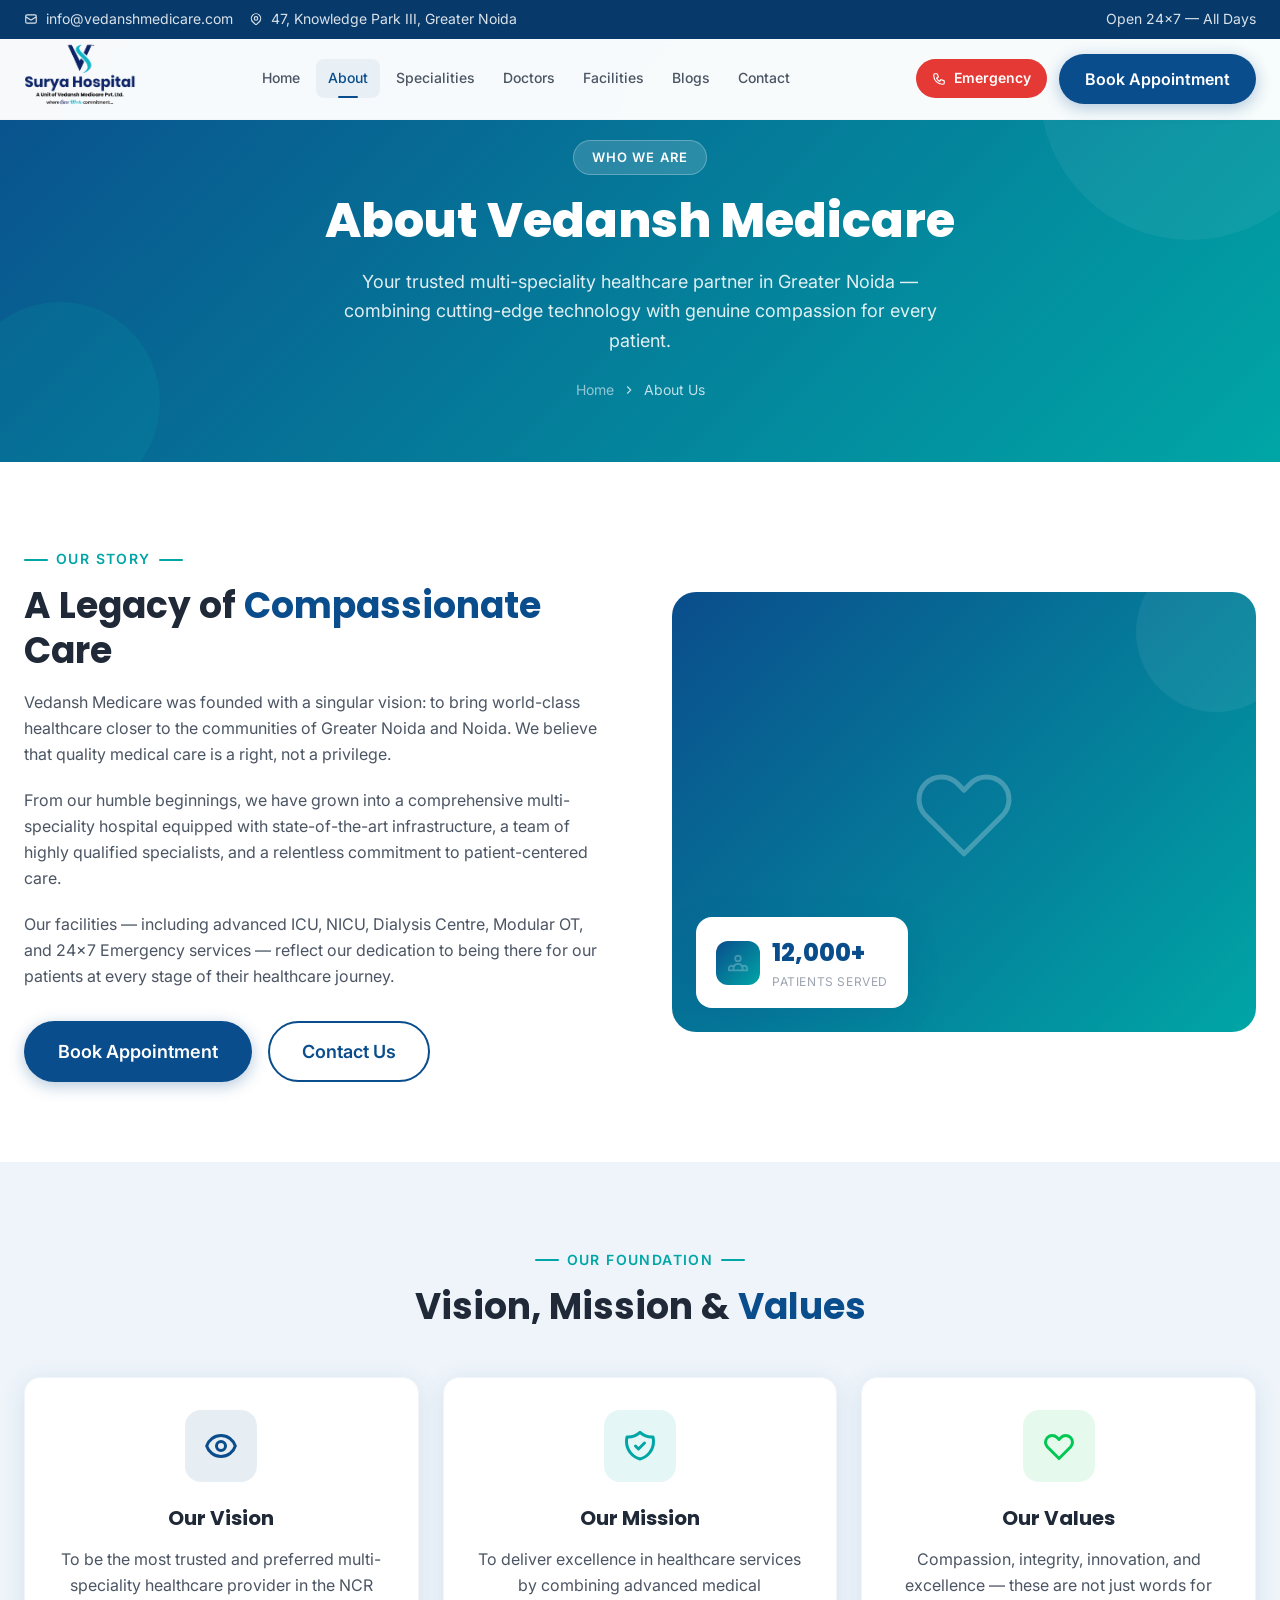
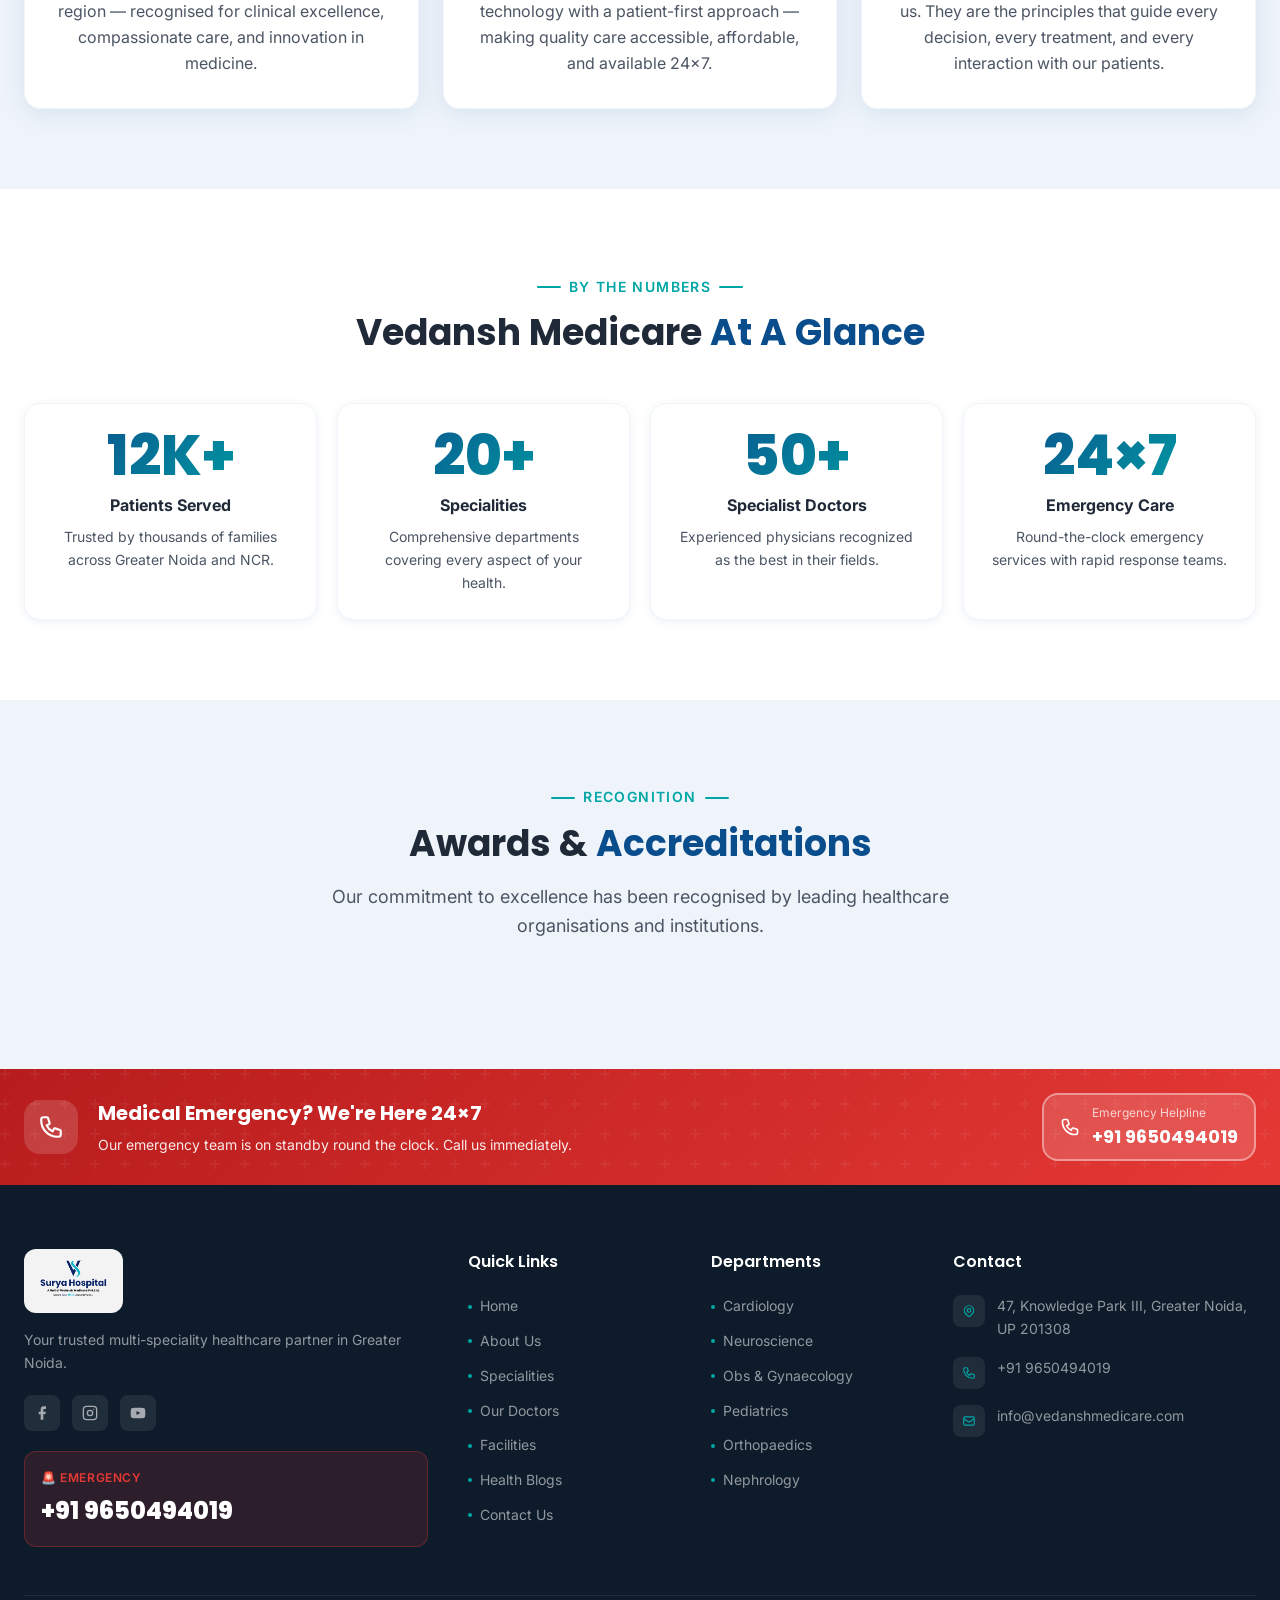
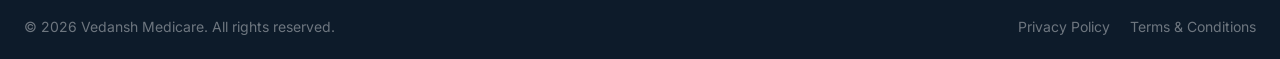
==== frontend/about.html @ d225df77 "Fixing notifications" ====
<!DOCTYPE html>
<html lang="en">
<head>
  <meta charset="UTF-8" />
  <meta name="viewport" content="width=device-width, initial-scale=1.0" />
  <meta name="description" content="About Vedansh Medicare — our story, vision, mission, values and commitment to advanced healthcare in Greater Noida." />
  <title>About Us | Vedansh Medicare</title>
  <link rel="preconnect" href="https://fonts.googleapis.com" />
  <link rel="preconnect" href="https://fonts.gstatic.com" crossorigin />
  <link href="https://fonts.googleapis.com/css2?family=Poppins:wght@400;500;600;700;800&family=Inter:wght@400;500;600&display=swap" rel="stylesheet" />
  <link rel="stylesheet" href="css/variables.css" />
  <link rel="stylesheet" href="css/main.css" />
  <style>
    .page-hero {
      background: var(--gradient-primary);
      padding: calc(var(--header-height) + 60px) 0 60px;
      color: #fff;
      text-align: center;
      position: relative;
      overflow: hidden;
    }
    .page-hero::before {
      content: '';
      position: absolute;
      top: -60px; right: -60px;
      width: 300px; height: 300px;
      background: rgba(255,255,255,0.05);
      border-radius: 50%;
    }
    .page-hero::after {
      content: '';
      position: absolute;
      bottom: -40px; left: -40px;
      width: 200px; height: 200px;
      background: rgba(0,166,166,0.15);
      border-radius: 50%;
    }
    .page-hero-content { position: relative; z-index: 1; }
    .page-hero-label {
      display: inline-flex; align-items: center; gap: 8px;
      background: rgba(255,255,255,0.15);
      border: 1px solid rgba(255,255,255,0.25);
      padding: 6px 18px; border-radius: 999px;
      font-size: 13px; font-weight: 600;
      text-transform: uppercase; letter-spacing: 0.08em;
      margin-bottom: 16px;
    }
    .page-hero h1 {
      font-family: var(--font-heading);
      font-size: var(--text-5xl);
      font-weight: var(--font-extrabold);
      line-height: var(--leading-tight);
      margin-bottom: 16px;
    }
    .page-hero p {
      font-size: var(--text-lg);
      opacity: 0.88;
      max-width: 600px;
      margin: 0 auto;
      line-height: var(--leading-relaxed);
    }
    .breadcrumb {
      display: flex; align-items: center; justify-content: center;
      gap: 8px; margin-top: 24px;
      font-size: var(--text-sm); opacity: 0.75;
    }
    .breadcrumb a { color: rgba(255,255,255,0.75); }
    .breadcrumb a:hover { color: #fff; }
    .breadcrumb svg { width: 14px; height: 14px; }

    /* Story Section */
    .story-grid {
      display: grid;
      grid-template-columns: 1fr 1fr;
      gap: var(--space-16);
      align-items: center;
    }
    .story-image {
      background: var(--gradient-primary);
      border-radius: var(--radius-2xl);
      min-height: 440px;
      display: flex; align-items: center; justify-content: center;
      position: relative; overflow: hidden;
    }
    .story-image::before {
      content: '';
      position: absolute; top: -40px; right: -40px;
      width: 160px; height: 160px;
      background: rgba(255,255,255,0.06); border-radius: 50%;
    }
    .story-image svg { width: 120px; height: 120px; opacity: 0.25; }
    .story-badge {
      position: absolute; bottom: 24px; left: 24px;
      background: #fff; border-radius: var(--radius-xl);
      padding: 16px 20px; box-shadow: var(--shadow-lg);
      display: flex; align-items: center; gap: 12px;
    }
    .story-badge-icon {
      width: 44px; height: 44px;
      background: var(--gradient-primary);
      border-radius: var(--radius-lg);
      display: flex; align-items: center; justify-content: center;
    }
    .story-badge-icon svg { width: 22px; height: 22px; }
    .story-badge-num { font-family: var(--font-heading); font-size: var(--text-2xl); font-weight: var(--font-extrabold); color: var(--color-primary); }
    .story-badge-text { font-size: var(--text-xs); color: var(--color-text-muted); text-transform: uppercase; letter-spacing: 0.05em; }

    /* Vision Mission */
    .vm-grid {
      display: grid;
      grid-template-columns: 1fr 1fr 1fr;
      gap: var(--space-6);
    }
    .vm-card {
      background: #fff;
      border-radius: var(--radius-xl);
      padding: var(--space-8);
      box-shadow: var(--shadow-card);
      border: 1.5px solid var(--color-border-light);
      text-align: center;
      transition: all var(--transition-base);
    }
    .vm-card:hover { transform: translateY(-4px); box-shadow: var(--shadow-hover); }
    .vm-card-icon {
      width: 72px; height: 72px;
      border-radius: var(--radius-xl);
      display: flex; align-items: center; justify-content: center;
      margin: 0 auto var(--space-5);
    }
    .vm-card-icon svg { width: 36px; height: 36px; }
    .vm-card h3 {
      font-family: var(--font-heading);
      font-size: var(--text-xl); font-weight: var(--font-bold);
      color: var(--color-text); margin-bottom: var(--space-3);
    }
    .vm-card p { font-size: var(--text-base); color: var(--color-text-secondary); line-height: var(--leading-relaxed); }

    /* Values */
    .values-grid {
      display: grid;
      grid-template-columns: repeat(4, 1fr);
      gap: var(--space-5);
    }
    .value-card {
      background: #fff; border-radius: var(--radius-xl);
      padding: var(--space-6); text-align: center;
      border: 1.5px solid var(--color-border-light);
      box-shadow: var(--shadow-sm);
      transition: all var(--transition-base);
    }
    .value-card:hover { border-color: var(--color-primary); transform: translateY(-4px); }
    .value-num {
      font-family: var(--font-heading);
      font-size: 56px; font-weight: var(--font-extrabold);
      line-height: 1;
      background: var(--gradient-primary);
      -webkit-background-clip: text;
      -webkit-text-fill-color: transparent;
      background-clip: text;
      margin-bottom: var(--space-2);
    }
    .value-title { font-weight: var(--font-bold); font-size: var(--text-base); color: var(--color-text); margin-bottom: var(--space-2); }
    .value-desc  { font-size: var(--text-sm); color: var(--color-text-secondary); line-height: var(--leading-relaxed); }

    /* Award gallery marquee */
    .award-marquee-wrap { overflow: hidden; margin-bottom: var(--space-8); }
    .award-marquee-track { display: flex; gap: var(--space-6); animation: award-scroll 30s linear infinite; width: max-content; }
    .award-marquee-track:hover { animation-play-state: paused; }
    .award-marquee-track img { height: 100px; border-radius: var(--radius-lg); object-fit: contain; flex-shrink: 0; }
    @keyframes award-scroll { 0% { transform: translateX(0); } 100% { transform: translateX(-50%); } }

    /* Awards */
    .awards-grid {
      display: grid;
      grid-template-columns: repeat(3, 1fr);
      gap: var(--space-5);
    }
    .award-card {
      background: #fff; border-radius: var(--radius-xl);
      padding: var(--space-6);
      border: 1.5px solid var(--color-border-light);
      box-shadow: var(--shadow-sm);
      display: flex; align-items: flex-start; gap: var(--space-4);
      transition: all var(--transition-base);
    }
    .award-card:hover { border-color: var(--color-secondary); box-shadow: var(--shadow-md); }
    .award-icon {
      width: 52px; height: 52px;
      background: rgba(0,166,166,0.1);
      border-radius: var(--radius-lg);
      display: flex; align-items: center; justify-content: center; flex-shrink: 0;
    }
    .award-icon svg { width: 26px; height: 26px; color: var(--color-secondary); }
    .award-title { font-weight: var(--font-semibold); color: var(--color-text); margin-bottom: 4px; }
    .award-desc  { font-size: var(--text-sm); color: var(--color-text-secondary); line-height: var(--leading-relaxed); }

    @media (max-width: 1024px) {
      .story-grid { grid-template-columns: 1fr; }
      .vm-grid    { grid-template-columns: 1fr; }
      .values-grid { grid-template-columns: repeat(2, 1fr); }
      .awards-grid { grid-template-columns: repeat(2, 1fr); }
      .page-hero h1 { font-size: var(--text-4xl); }
    }
    @media (max-width: 640px) {
      .values-grid { grid-template-columns: 1fr; }
      .awards-grid { grid-template-columns: 1fr; }
      .page-hero h1 { font-size: var(--text-3xl); }
    }
  </style>
</head>
<body>

<!-- HEADER (shared) -->
<header id="site-header">
  <div class="header-top">
    <div class="container">
      <div class="header-top-left">
        <a href="mailto:info@vedanshmedicare.com" class="header-top-item">
          <svg xmlns="http://www.w3.org/2000/svg" fill="none" viewBox="0 0 24 24" stroke="currentColor" stroke-width="2" width="14" height="14"><path stroke-linecap="round" stroke-linejoin="round" d="M3 8l7.89 5.26a2 2 0 002.22 0L21 8M5 19h14a2 2 0 002-2V7a2 2 0 00-2-2H5a2 2 0 00-2 2v10a2 2 0 002 2z"/></svg>
          info@vedanshmedicare.com
        </a>
        <span class="header-top-item">
          <svg xmlns="http://www.w3.org/2000/svg" fill="none" viewBox="0 0 24 24" stroke="currentColor" stroke-width="2" width="14" height="14"><path stroke-linecap="round" stroke-linejoin="round" d="M17.657 16.657L13.414 20.9a1.998 1.998 0 01-2.827 0l-4.244-4.243a8 8 0 1111.314 0z"/><path stroke-linecap="round" stroke-linejoin="round" d="M15 11a3 3 0 11-6 0 3 3 0 016 0z"/></svg>
          47, Knowledge Park III, Greater Noida
        </span>
      </div>
      <div class="header-top-right">
        <span class="header-top-item">Open 24×7 — All Days</span>
      </div>
    </div>
  </div>
  <div class="header-main">
    <div class="container">
      <a href="index.html" class="site-logo">
        <img src="images/logo.png" alt="Vedansh Medicare" class="site-logo-img" />
      </a>
      <nav class="site-nav">
        <a href="index.html"        class="nav-link">Home</a>
        <a href="about.html"        class="nav-link active">About</a>
        <a href="specialities.html" class="nav-link">Specialities</a>
        <a href="doctors.html"      class="nav-link">Doctors</a>
        <a href="facilities.html"   class="nav-link">Facilities</a>
        <a href="blogs.html"        class="nav-link">Blogs</a>
        <a href="contact.html"      class="nav-link">Contact</a>
      </nav>
      <div class="header-actions">
        <a href="tel:+919650494019" class="emergency-pill">
          <svg xmlns="http://www.w3.org/2000/svg" fill="none" viewBox="0 0 24 24" stroke="currentColor" stroke-width="2"><path stroke-linecap="round" stroke-linejoin="round" d="M3 5a2 2 0 012-2h3.28a1 1 0 01.948.684l1.498 4.493a1 1 0 01-.502 1.21l-2.257 1.13a11.042 11.042 0 005.516 5.516l1.13-2.257a1 1 0 011.21-.502l4.493 1.498a1 1 0 01.684.949V19a2 2 0 01-2 2h-1C9.716 21 3 14.284 3 6V5z"/></svg>
          Emergency
        </a>
        <a href="index.html#appointment" class="btn btn-primary">Book Appointment</a>
        <button class="hamburger" id="hamburger-btn" aria-label="Open menu" aria-expanded="false">
          <span></span><span></span><span></span>
        </button>
      </div>
    </div>
  </div>
</header>

<!-- Mobile Nav -->
<div class="mobile-nav" id="mobile-nav">
  <div class="mobile-nav-panel">
    <div class="mobile-nav-header">
      <img src="images/logo.png" alt="Vedansh Medicare" class="site-logo-img-sm" />
      <button id="mobile-nav-close" aria-label="Close">
        <svg xmlns="http://www.w3.org/2000/svg" fill="none" viewBox="0 0 24 24" stroke="currentColor" stroke-width="2" width="24" height="24"><path stroke-linecap="round" stroke-linejoin="round" d="M6 18L18 6M6 6l12 12"/></svg>
      </button>
    </div>
    <nav class="mobile-nav-links">
      <a href="index.html"        class="mobile-nav-link">Home</a>
      <a href="about.html"        class="mobile-nav-link active">About</a>
      <a href="specialities.html" class="mobile-nav-link">Specialities</a>
      <a href="doctors.html"      class="mobile-nav-link">Doctors</a>
      <a href="facilities.html"   class="mobile-nav-link">Facilities</a>
      <a href="blogs.html"        class="mobile-nav-link">Blogs</a>
      <a href="contact.html"      class="mobile-nav-link">Contact</a>
    </nav>
    <div class="mobile-nav-footer">
      <a href="tel:+919650494019" class="btn btn-emergency w-full" style="justify-content:center;">Emergency: +91 9650494019</a>
      <a href="index.html#appointment" class="btn btn-primary w-full" style="justify-content:center;">Book Appointment</a>
    </div>
  </div>
</div>

<main>
<!-- PAGE HERO -->
<section class="page-hero">
  <div class="container">
    <div class="page-hero-content">
      <div class="page-hero-label">Who We Are</div>
      <h1>About Vedansh Medicare</h1>
      <p>Your trusted multi-speciality healthcare partner in Greater Noida — combining cutting-edge technology with genuine compassion for every patient.</p>
      <div class="breadcrumb">
        <a href="index.html">Home</a>
        <svg xmlns="http://www.w3.org/2000/svg" fill="none" viewBox="0 0 24 24" stroke="currentColor" stroke-width="2"><polyline points="9 18 15 12 9 6"/></svg>
        <span>About Us</span>
      </div>
    </div>
  </div>
</section>

<!-- OUR STORY -->
<section class="section-padding bg-white">
  <div class="container">
    <div class="story-grid">
      <div data-animate="fade-right">
        <span class="section-label" style="justify-content:flex-start;">Our Story</span>
        <h2 class="section-title" style="text-align:left;">A Legacy of <span>Compassionate</span> Care</h2>
        <p style="color:var(--color-text-secondary);line-height:var(--leading-relaxed);margin-bottom:var(--space-5);">
          Vedansh Medicare was founded with a singular vision: to bring world-class healthcare closer to the communities of Greater Noida and Noida. We believe that quality medical care is a right, not a privilege.
        </p>
        <p style="color:var(--color-text-secondary);line-height:var(--leading-relaxed);margin-bottom:var(--space-5);">
          From our humble beginnings, we have grown into a comprehensive multi-speciality hospital equipped with state-of-the-art infrastructure, a team of highly qualified specialists, and a relentless commitment to patient-centered care.
        </p>
        <p style="color:var(--color-text-secondary);line-height:var(--leading-relaxed);margin-bottom:var(--space-8);">
          Our facilities — including advanced ICU, NICU, Dialysis Centre, Modular OT, and 24×7 Emergency services — reflect our dedication to being there for our patients at every stage of their healthcare journey.
        </p>
        <div style="display:flex;gap:var(--space-4);flex-wrap:wrap;">
          <a href="index.html#appointment" class="btn btn-primary btn-lg">Book Appointment</a>
          <a href="contact.html" class="btn btn-outline btn-lg">Contact Us</a>
        </div>
      </div>

      <div class="story-image" data-animate="fade-left">
        <svg xmlns="http://www.w3.org/2000/svg" fill="none" viewBox="0 0 24 24" stroke="white" stroke-width="1"><path stroke-linecap="round" stroke-linejoin="round" d="M4.318 6.318a4.5 4.5 0 000 6.364L12 20.364l7.682-7.682a4.5 4.5 0 00-6.364-6.364L12 7.636l-1.318-1.318a4.5 4.5 0 00-6.364 0z"/></svg>
        <div class="story-badge">
          <div class="story-badge-icon">
            <svg xmlns="http://www.w3.org/2000/svg" fill="none" viewBox="0 0 24 24" stroke="white" stroke-width="2"><path stroke-linecap="round" stroke-linejoin="round" d="M17 20h5v-2a3 3 0 00-5.356-1.857M17 20H7m10 0v-2c0-.656-.126-1.283-.356-1.857M7 20H2v-2a3 3 0 015.356-1.857M7 20v-2c0-.656.126-1.283.356-1.857m0 0a5.002 5.002 0 019.288 0M15 7a3 3 0 11-6 0 3 3 0 016 0z"/></svg>
          </div>
          <div>
            <div class="story-badge-num">12,000+</div>
            <div class="story-badge-text">Patients Served</div>
          </div>
        </div>
      </div>
    </div>
  </div>
</section>

<!-- VISION MISSION VALUES -->
<section class="section-padding bg-section">
  <div class="container">
    <div class="section-header" data-animate="fade-up">
      <span class="section-label">Our Foundation</span>
      <h2 class="section-title">Vision, Mission &amp; <span>Values</span></h2>
    </div>
    <div class="vm-grid">
      <div class="vm-card" data-animate="fade-up" data-delay="0">
        <div class="vm-card-icon" style="background:rgba(10,77,140,0.1);">
          <svg xmlns="http://www.w3.org/2000/svg" fill="none" viewBox="0 0 24 24" stroke="#0A4D8C" stroke-width="2"><path stroke-linecap="round" stroke-linejoin="round" d="M15 12a3 3 0 11-6 0 3 3 0 016 0z"/><path stroke-linecap="round" stroke-linejoin="round" d="M2.458 12C3.732 7.943 7.523 5 12 5c4.478 0 8.268 2.943 9.542 7-1.274 4.057-5.064 7-9.542 7-4.477 0-8.268-2.943-9.542-7z"/></svg>
        </div>
        <h3>Our Vision</h3>
        <p>To be the most trusted and preferred multi-speciality healthcare provider in the NCR region — recognised for clinical excellence, compassionate care, and innovation in medicine.</p>
      </div>
      <div class="vm-card" data-animate="fade-up" data-delay="150">
        <div class="vm-card-icon" style="background:rgba(0,166,166,0.1);">
          <svg xmlns="http://www.w3.org/2000/svg" fill="none" viewBox="0 0 24 24" stroke="#00A6A6" stroke-width="2"><path stroke-linecap="round" stroke-linejoin="round" d="M9 12l2 2 4-4m5.618-4.016A11.955 11.955 0 0112 2.944a11.955 11.955 0 01-8.618 3.04A12.02 12.02 0 003 9c0 5.591 3.824 10.29 9 11.622 5.176-1.332 9-6.03 9-11.622 0-1.042-.133-2.052-.382-3.016z"/></svg>
        </div>
        <h3>Our Mission</h3>
        <p>To deliver excellence in healthcare services by combining advanced medical technology with a patient-first approach — making quality care accessible, affordable, and available 24×7.</p>
      </div>
      <div class="vm-card" data-animate="fade-up" data-delay="300">
        <div class="vm-card-icon" style="background:rgba(0,200,83,0.1);">
          <svg xmlns="http://www.w3.org/2000/svg" fill="none" viewBox="0 0 24 24" stroke="#00C853" stroke-width="2"><path stroke-linecap="round" stroke-linejoin="round" d="M4.318 6.318a4.5 4.5 0 000 6.364L12 20.364l7.682-7.682a4.5 4.5 0 00-6.364-6.364L12 7.636l-1.318-1.318a4.5 4.5 0 00-6.364 0z"/></svg>
        </div>
        <h3>Our Values</h3>
        <p>Compassion, integrity, innovation, and excellence — these are not just words for us. They are the principles that guide every decision, every treatment, and every interaction with our patients.</p>
      </div>
    </div>
  </div>
</section>

<!-- KEY NUMBERS -->
<section class="section-padding bg-white">
  <div class="container">
    <div class="section-header" data-animate="fade-up">
      <span class="section-label">By The Numbers</span>
      <h2 class="section-title">Vedansh Medicare <span>At A Glance</span></h2>
    </div>
    <div class="values-grid">
      <div class="value-card" data-animate="scale" data-delay="0">
        <div class="value-num">12K+</div>
        <div class="value-title">Patients Served</div>
        <div class="value-desc">Trusted by thousands of families across Greater Noida and NCR.</div>
      </div>
      <div class="value-card" data-animate="scale" data-delay="100">
        <div class="value-num">20+</div>
        <div class="value-title">Specialities</div>
        <div class="value-desc">Comprehensive departments covering every aspect of your health.</div>
      </div>
      <div class="value-card" data-animate="scale" data-delay="200">
        <div class="value-num">50+</div>
        <div class="value-title">Specialist Doctors</div>
        <div class="value-desc">Experienced physicians recognized as the best in their fields.</div>
      </div>
      <div class="value-card" data-animate="scale" data-delay="300">
        <div class="value-num">24×7</div>
        <div class="value-title">Emergency Care</div>
        <div class="value-desc">Round-the-clock emergency services with rapid response teams.</div>
      </div>
    </div>
  </div>
</section>

<!-- AWARDS & ACCREDITATIONS -->
<section class="section-padding bg-section">
  <div class="container">
    <div class="section-header" data-animate="fade-up">
      <span class="section-label">Recognition</span>
      <h2 class="section-title">Awards &amp; <span>Accreditations</span></h2>
      <p class="section-desc">Our commitment to excellence has been recognised by leading healthcare organisations and institutions.</p>
    </div>
    <div class="award-marquee-wrap" id="award-marquee" style="display:none;"></div>
    <div class="awards-grid" id="awards-grid">
      <p style="text-align:center;color:var(--color-text-muted);padding:24px 0;grid-column:1/-1;">Loading awards…</p>
    </div>
  </div>
</section>

<!-- CTA -->
<section id="emergency-cta" aria-label="Emergency contact">
  <div class="container">
    <div class="emergency-content">
      <div class="emergency-left">
        <div class="emergency-icon-wrap">
          <svg xmlns="http://www.w3.org/2000/svg" fill="none" viewBox="0 0 24 24" stroke="white" stroke-width="2"><path stroke-linecap="round" stroke-linejoin="round" d="M3 5a2 2 0 012-2h3.28a1 1 0 01.948.684l1.498 4.493a1 1 0 01-.502 1.21l-2.257 1.13a11.042 11.042 0 005.516 5.516l1.13-2.257a1 1 0 011.21-.502l4.493 1.498a1 1 0 01.684.949V19a2 2 0 01-2 2h-1C9.716 21 3 14.284 3 6V5z"/></svg>
        </div>
        <div class="emergency-text">
          <h2>Medical Emergency? We're Here 24×7</h2>
          <p>Our emergency team is on standby round the clock. Call us immediately.</p>
        </div>
      </div>
      <div class="emergency-contacts">
        <a href="tel:+919650494019" class="emergency-contact-btn">
          <svg xmlns="http://www.w3.org/2000/svg" fill="none" viewBox="0 0 24 24" stroke="currentColor" stroke-width="2"><path stroke-linecap="round" stroke-linejoin="round" d="M3 5a2 2 0 012-2h3.28a1 1 0 01.948.684l1.498 4.493a1 1 0 01-.502 1.21l-2.257 1.13a11.042 11.042 0 005.516 5.516l1.13-2.257a1 1 0 011.21-.502l4.493 1.498a1 1 0 01.684.949V19a2 2 0 01-2 2h-1C9.716 21 3 14.284 3 6V5z"/></svg>
          <div>
            <span class="emergency-contact-label">Emergency Helpline</span>
            <span class="emergency-contact-number">+91 9650494019</span>
          </div>
        </a>
      </div>
    </div>
  </div>
</section>
</main>

<!-- FOOTER -->
<footer id="site-footer">
  <div class="container">
    <div class="footer-grid">
      <div class="footer-brand">
        <a href="index.html" class="site-logo" style="margin-bottom:var(--space-4);">
          <img src="images/logo.png" alt="Vedansh Medicare" class="site-logo-img footer-logo-img" />
        </a>
        <p class="footer-brand-desc">Your trusted multi-speciality healthcare partner in Greater Noida.</p>
        <div class="social-links">
          <a href="https://www.facebook.com/share/1E7JpwSsVk/?mibextid=wwXIfr" target="_blank" rel="noopener" class="social-link" aria-label="Facebook"><svg xmlns="http://www.w3.org/2000/svg" viewBox="0 0 24 24" fill="currentColor" width="16" height="16"><path d="M18 2h-3a5 5 0 00-5 5v3H7v4h3v8h4v-8h3l1-4h-4V7a1 1 0 011-1h3z"/></svg></a>
          <a href="https://www.instagram.com/suryahospital_?igsh=MXFpNWg0MnI4MzdrYg==" target="_blank" rel="noopener" class="social-link" aria-label="Instagram"><svg xmlns="http://www.w3.org/2000/svg" viewBox="0 0 24 24" fill="none" stroke="currentColor" stroke-width="2" width="16" height="16"><rect x="2" y="2" width="20" height="20" rx="5" ry="5"/><circle cx="12" cy="12" r="4"/><circle cx="17.5" cy="6.5" r="1" fill="currentColor" stroke="none"/></svg></a>
          <a href="https://youtube.com/@vedanshmedicare?si=hkVIFblHaUHSqCaW" target="_blank" rel="noopener" class="social-link" aria-label="YouTube"><svg xmlns="http://www.w3.org/2000/svg" viewBox="0 0 24 24" fill="currentColor" width="16" height="16"><path d="M22.54 6.42a2.78 2.78 0 00-1.95-1.96C18.88 4 12 4 12 4s-6.88 0-8.59.46a2.78 2.78 0 00-1.95 1.96A29 29 0 001 12a29 29 0 00.46 5.58a2.78 2.78 0 001.95 1.96C5.12 20 12 20 12 20s6.88 0 8.59-.46a2.78 2.78 0 001.95-1.96A29 29 0 0023 12a29 29 0 00-.46-5.58zM9.75 15.02V8.98L15.5 12l-5.75 3.02z"/></svg></a>
        </div>
        <div class="footer-emergency" style="margin-top:var(--space-5);">
          <span class="footer-emergency-label">🚨 Emergency</span>
          <a href="tel:+919650494019" class="footer-emergency-number">+91 9650494019</a>
        </div>
      </div>
      <div>
        <h3 class="footer-col-title">Quick Links</h3>
        <ul class="footer-links">
          <li><a href="index.html" class="footer-link">Home</a></li>
          <li><a href="about.html" class="footer-link">About Us</a></li>
          <li><a href="specialities.html" class="footer-link">Specialities</a></li>
          <li><a href="doctors.html" class="footer-link">Our Doctors</a></li>
          <li><a href="facilities.html" class="footer-link">Facilities</a></li>
          <li><a href="blogs.html" class="footer-link">Health Blogs</a></li>
          <li><a href="contact.html" class="footer-link">Contact Us</a></li>
        </ul>
      </div>
      <div>
        <h3 class="footer-col-title">Departments</h3>
        <ul class="footer-links">
          <li><a href="specialities.html" class="footer-link">Cardiology</a></li>
          <li><a href="specialities.html" class="footer-link">Neuroscience</a></li>
          <li><a href="specialities.html" class="footer-link">Obs &amp; Gynaecology</a></li>
          <li><a href="specialities.html" class="footer-link">Pediatrics</a></li>
          <li><a href="specialities.html" class="footer-link">Orthopaedics</a></li>
          <li><a href="specialities.html" class="footer-link">Nephrology</a></li>
        </ul>
      </div>
      <div>
        <h3 class="footer-col-title">Contact</h3>
        <div class="footer-contact-item">
          <div class="footer-contact-icon"><svg xmlns="http://www.w3.org/2000/svg" fill="none" viewBox="0 0 24 24" stroke="currentColor" stroke-width="2"><path stroke-linecap="round" stroke-linejoin="round" d="M17.657 16.657L13.414 20.9a1.998 1.998 0 01-2.827 0l-4.244-4.243a8 8 0 1111.314 0z"/><path stroke-linecap="round" stroke-linejoin="round" d="M15 11a3 3 0 11-6 0 3 3 0 016 0z"/></svg></div>
          <span>47, Knowledge Park III, Greater Noida, UP 201308</span>
        </div>
        <div class="footer-contact-item">
          <div class="footer-contact-icon"><svg xmlns="http://www.w3.org/2000/svg" fill="none" viewBox="0 0 24 24" stroke="currentColor" stroke-width="2"><path stroke-linecap="round" stroke-linejoin="round" d="M3 5a2 2 0 012-2h3.28a1 1 0 01.948.684l1.498 4.493a1 1 0 01-.502 1.21l-2.257 1.13a11.042 11.042 0 005.516 5.516l1.13-2.257a1 1 0 011.21-.502l4.493 1.498a1 1 0 01.684.949V19a2 2 0 01-2 2h-1C9.716 21 3 14.284 3 6V5z"/></svg></div>
          <a href="tel:+919650494019" style="color:rgba(255,255,255,0.55);">+91 9650494019</a>
        </div>
        <div class="footer-contact-item">
          <div class="footer-contact-icon"><svg xmlns="http://www.w3.org/2000/svg" fill="none" viewBox="0 0 24 24" stroke="currentColor" stroke-width="2"><path stroke-linecap="round" stroke-linejoin="round" d="M3 8l7.89 5.26a2 2 0 002.22 0L21 8M5 19h14a2 2 0 002-2V7a2 2 0 00-2-2H5a2 2 0 00-2 2v10a2 2 0 002 2z"/></svg></div>
          <a href="mailto:info@vedanshmedicare.com" style="color:rgba(255,255,255,0.55);">info@vedanshmedicare.com</a>
        </div>
      </div>
    </div>
    <div class="footer-bottom">
      <span>&copy; <span id="footer-year"></span> Vedansh Medicare. All rights reserved.</span>
      <div class="footer-bottom-links">
        <a href="#">Privacy Policy</a>
        <a href="#">Terms &amp; Conditions</a>
      </div>
    </div>
  </div>
</footer>

<script src="/_config.js"></script>
<script src="/js/crypto.js"></script>
<script>
(function() {
  var API_BASE = (window.APP_CONFIG && window.APP_CONFIG.API_BASE_URL) || 'http://localhost:8000';
  var API_KEY  = (window.APP_CONFIG && window.APP_CONFIG.PUBLIC_API_KEY) || '';
  var _pt = '';
  function resolveURL(url) {
    if (!url) return '';
    if (url.startsWith('data:') || url.startsWith('http://') || url.startsWith('https://')) return url;
    if (url.startsWith('/api/')) return API_BASE + url;
    return url;
  }
  function esc(s) { var d = document.createElement('div'); d.textContent = s || ''; return d.innerHTML; }
  async function getToken() {
    if (_pt && Date.now() < Number(sessionStorage.getItem('vm_pt_exp') || 0)) return _pt;
    try { var r = await fetch(API_BASE + '/api/public-token'); var j = await r.json(); _pt = j.token || ''; sessionStorage.setItem('vm_pt', _pt); sessionStorage.setItem('vm_pt_exp', Date.now() + 4 * 60000); } catch(e) { _pt = ''; }
    return _pt;
  }
  async function apiFetch(path) {
    var token = await getToken();
    var h = { 'Content-Type': 'application/json' };
    if (API_KEY) h['X-API-Key'] = API_KEY;
    if (token) h['X-Page-Token'] = token;
    return fetch(API_BASE + path, { headers: h });
  }

  var defaultIcon = '<svg xmlns="http://www.w3.org/2000/svg" fill="none" viewBox="0 0 24 24" stroke="currentColor" stroke-width="2"><circle cx="12" cy="8" r="6"/><path stroke-linecap="round" stroke-linejoin="round" d="M15.477 12.89L17 22l-5-3-5 3 1.523-9.11"/></svg>';

  async function loadAwardMarquee() {
    var marquee = document.getElementById('award-marquee');
    if (!marquee) return;
    try {
      var res = await apiFetch('/api/site-config');
      var cfg = await res.json();
      var images = (cfg && cfg.award_images) || [];
      if (!images.length) { marquee.style.display = 'none'; return; }
      // Duplicate for seamless loop
      var html = images.map(function(src) { return '<img src="' + src + '" alt="Award" onerror="this.style.display=\'none\'" />'; }).join('');
      marquee.innerHTML = '<div class="award-marquee-track">' + html + html + '</div>';
      marquee.style.display = '';
    } catch(e) { marquee.style.display = 'none'; }
  }

  async function loadAwards() {
    var grid = document.getElementById('awards-grid');
    if (!grid) return;
    try {
      var res = await apiFetch('/api/awards');
      var data = await res.json();
      var list = Array.isArray(data) ? data : (data.items || []);
      if (!list.length) { grid.innerHTML = ''; return; }
      grid.innerHTML = list.map(function(a, i) {
        return '<div class="award-card" data-animate="fade-up" data-delay="' + (i * 100) + '"><div class="award-icon">' + defaultIcon + '</div><div><div class="award-title">' + esc(a.title) + '</div><div class="award-desc">' + esc(a.description || '') + '</div></div></div>';
      }).join('');
      var obs = new IntersectionObserver(function(entries) { entries.forEach(function(e) { if (e.isIntersecting) { e.target.classList.add('visible'); obs.unobserve(e.target); } }); }, { threshold: 0.12, rootMargin: '0px 0px -40px 0px' });
      grid.querySelectorAll('[data-animate]').forEach(function(el) { obs.observe(el); });
    } catch(e) { grid.innerHTML = ''; }
  }
  loadAwardMarquee();
  loadAwards();
})();
</script>
<script>
  document.getElementById('footer-year').textContent = new Date().getFullYear();

  // Header scroll
  window.addEventListener('scroll', () => {
    document.getElementById('site-header').classList.toggle('scrolled', window.scrollY > 60);
  }, { passive: true });

  // Mobile nav
  const hamburger = document.getElementById('hamburger-btn');
  const mobileNav = document.getElementById('mobile-nav');
  const closeBtn  = document.getElementById('mobile-nav-close');
  const open  = () => { mobileNav.classList.add('open'); hamburger.classList.add('active'); document.body.classList.add('nav-open'); };
  const close = () => { mobileNav.classList.remove('open'); hamburger.classList.remove('active'); document.body.classList.remove('nav-open'); };
  hamburger.addEventListener('click', () => mobileNav.classList.contains('open') ? close() : open());
  closeBtn.addEventListener('click', close);
  mobileNav.addEventListener('click', e => { if (e.target === mobileNav) close(); });

  // Scroll animations
  const observer = new IntersectionObserver(entries => {
    entries.forEach(e => { if (e.isIntersecting) { e.target.classList.add('visible'); observer.unobserve(e.target); } });
  }, { threshold: 0.12, rootMargin: '0px 0px -40px 0px' });
  document.querySelectorAll('[data-animate]').forEach(el => observer.observe(el));
</script>
</body>
</html>
---- frontend/css/variables.css ----
/* ============================================================
   VEDANSH MEDICARE — Design System Variables
   ============================================================ */

:root {
  /* Brand Colors */
  --color-primary:        #0A4D8C;
  --color-primary-dark:   #073A6B;
  --color-primary-light:  #1A6DB0;
  --color-secondary:      #00A6A6;
  --color-secondary-dark: #007D7D;
  --color-secondary-light:#00C8C8;
  --color-accent:         #00C853;
  --color-accent-dark:    #00A043;
  --color-emergency:      #E53935;
  --color-emergency-dark: #B71C1C;
  --color-warning:        #FF8F00;

  /* Neutrals */
  --color-bg:             #F8FBFD;
  --color-bg-white:       #FFFFFF;
  --color-bg-section:     #EEF4FA;
  --color-bg-dark:        #0D1B2A;
  --color-text:           #1F2937;
  --color-text-secondary: #4B5563;
  --color-text-muted:     #9CA3AF;
  --color-border:         #E2E8F0;
  --color-border-light:   #F1F5F9;

  /* Typography */
  --font-heading:  'Poppins', 'Segoe UI', sans-serif;
  --font-body:     'Inter', 'Segoe UI', sans-serif;
  --font-mono:     'JetBrains Mono', monospace;

  --text-xs:   0.75rem;
  --text-sm:   0.875rem;
  --text-base: 1rem;
  --text-lg:   1.125rem;
  --text-xl:   1.25rem;
  --text-2xl:  1.5rem;
  --text-3xl:  1.875rem;
  --text-4xl:  2.25rem;
  --text-5xl:  3rem;
  --text-6xl:  3.75rem;

  --font-normal:   400;
  --font-medium:   500;
  --font-semibold: 600;
  --font-bold:     700;
  --font-extrabold:800;

  --leading-tight:  1.25;
  --leading-snug:   1.375;
  --leading-normal: 1.5;
  --leading-relaxed:1.625;

  /* Spacing */
  --space-1:  0.25rem;
  --space-2:  0.5rem;
  --space-3:  0.75rem;
  --space-4:  1rem;
  --space-5:  1.25rem;
  --space-6:  1.5rem;
  --space-8:  2rem;
  --space-10: 2.5rem;
  --space-12: 3rem;
  --space-16: 4rem;
  --space-20: 5rem;
  --space-24: 6rem;

  /* Border Radius */
  --radius-sm:   0.375rem;
  --radius-md:   0.5rem;
  --radius-lg:   0.75rem;
  --radius-xl:   1rem;
  --radius-2xl:  1.5rem;
  --radius-full: 9999px;

  /* Shadows */
  --shadow-xs:  0 1px 2px rgba(0,0,0,0.05);
  --shadow-sm:  0 2px 8px rgba(10,77,140,0.08);
  --shadow-md:  0 4px 16px rgba(10,77,140,0.12);
  --shadow-lg:  0 8px 32px rgba(10,77,140,0.16);
  --shadow-xl:  0 16px 48px rgba(10,77,140,0.20);
  --shadow-card:0 4px 24px rgba(10,77,140,0.10);
  --shadow-hover:0 8px 40px rgba(10,77,140,0.18);

  /* Transitions */
  --transition-fast:   150ms ease;
  --transition-base:   250ms ease;
  --transition-slow:   400ms ease;
  --transition-spring: 300ms cubic-bezier(0.34,1.56,0.64,1);

  /* Z-index */
  --z-base:    1;
  --z-dropdown:100;
  --z-sticky:  200;
  --z-overlay: 300;
  --z-modal:   400;
  --z-toast:   500;

  /* Layout */
  --max-width:     1280px;
  --header-height: 80px;

  /* Gradient */
  --gradient-primary: linear-gradient(135deg, #0A4D8C 0%, #00A6A6 100%);
  --gradient-hero:    linear-gradient(135deg, rgba(10,77,140,0.92) 0%, rgba(0,166,166,0.85) 100%);
  --gradient-accent:  linear-gradient(135deg, #00A6A6 0%, #00C853 100%);
  --gradient-card:    linear-gradient(180deg, rgba(10,77,140,0.03) 0%, rgba(10,77,140,0.08) 100%);
}
---- frontend/css/main.css ----
/* ============================================================
   VEDANSH MEDICARE — Main Stylesheet
   ============================================================ */

@import url('https://fonts.googleapis.com/css2?family=Poppins:wght@400;500;600;700;800&family=Inter:wght@400;500;600&display=swap');
@import 'variables.css';

/* ── Shimmer / skeleton loader ─────────────────────────────── */
@keyframes shimmer { 0%{background-position:200% 0} 100%{background-position:-200% 0} }
.skeleton-shimmer {
  background: linear-gradient(90deg, #f0f0f0 25%, #e0e0e0 50%, #f0f0f0 75%);
  background-size: 200% 100%;
  animation: shimmer 1.5s infinite;
  border-radius: var(--radius-lg);
}

/* ── Reset & Base ─────────────────────────────────────────── */
*, *::before, *::after { box-sizing: border-box; margin: 0; padding: 0; }

html {
  scroll-behavior: smooth;
  font-size: 16px;
  -webkit-text-size-adjust: 100%;
}

body {
  font-family: var(--font-body);
  font-size: var(--text-base);
  line-height: var(--leading-relaxed);
  color: var(--color-text);
  background: var(--color-bg);
  overflow-x: hidden;
}

img { max-width: 100%; height: auto; display: block; }
a  { text-decoration: none; color: inherit; }
ul { list-style: none; }
button { cursor: pointer; border: none; background: none; font-family: inherit; }
input, textarea, select { font-family: inherit; }

/* ── Utility Classes ──────────────────────────────────────── */
.container {
  max-width: var(--max-width);
  margin: 0 auto;
  padding: 0 var(--space-6);
}

.section-padding { padding: var(--space-20) 0; }
.section-padding-sm { padding: var(--space-12) 0; }

.text-primary    { color: var(--color-primary); }
.text-secondary  { color: var(--color-secondary); }
.text-accent     { color: var(--color-accent); }
.text-emergency  { color: var(--color-emergency); }
.text-muted      { color: var(--color-text-muted); }
.text-center     { text-align: center; }
.text-left       { text-align: left; }

.bg-primary      { background: var(--color-primary); }
.bg-secondary    { background: var(--color-secondary); }
.bg-accent       { background: var(--color-accent); }
.bg-section      { background: var(--color-bg-section); }
.bg-dark         { background: var(--color-bg-dark); }
.bg-white        { background: var(--color-bg-white); }

.flex            { display: flex; }
.flex-center     { display: flex; align-items: center; justify-content: center; }
.flex-between    { display: flex; align-items: center; justify-content: space-between; }
.flex-col        { display: flex; flex-direction: column; }
.gap-2           { gap: var(--space-2); }
.gap-4           { gap: var(--space-4); }
.gap-6           { gap: var(--space-6); }
.gap-8           { gap: var(--space-8); }

.grid            { display: grid; }
.grid-2          { grid-template-columns: repeat(2, 1fr); }
.grid-3          { grid-template-columns: repeat(3, 1fr); }
.grid-4          { grid-template-columns: repeat(4, 1fr); }

.rounded-sm  { border-radius: var(--radius-sm); }
.rounded-md  { border-radius: var(--radius-md); }
.rounded-lg  { border-radius: var(--radius-lg); }
.rounded-xl  { border-radius: var(--radius-xl); }
.rounded-2xl { border-radius: var(--radius-2xl); }
.rounded-full{ border-radius: var(--radius-full); }

.shadow-sm   { box-shadow: var(--shadow-sm); }
.shadow-md   { box-shadow: var(--shadow-md); }
.shadow-lg   { box-shadow: var(--shadow-lg); }
.shadow-card { box-shadow: var(--shadow-card); }

.w-full      { width: 100%; }
.h-full      { height: 100%; }
.hidden      { display: none !important; }

/* ── Section Header ───────────────────────────────────────── */
.section-header {
  text-align: center;
  margin-bottom: var(--space-12);
}

.section-label {
  display: inline-flex;
  align-items: center;
  gap: var(--space-2);
  font-size: var(--text-sm);
  font-weight: var(--font-semibold);
  color: var(--color-secondary);
  text-transform: uppercase;
  letter-spacing: 0.1em;
  margin-bottom: var(--space-3);
}

.section-label::before,
.section-label::after {
  content: '';
  display: block;
  width: 24px;
  height: 2px;
  background: var(--color-secondary);
  border-radius: var(--radius-full);
}

.section-title {
  font-family: var(--font-heading);
  font-size: var(--text-4xl);
  font-weight: var(--font-bold);
  color: var(--color-text);
  line-height: var(--leading-tight);
  margin-bottom: var(--space-4);
}

.section-title span {
  color: var(--color-primary);
  position: relative;
}

.section-desc {
  font-size: var(--text-lg);
  color: var(--color-text-secondary);
  max-width: 640px;
  margin: 0 auto;
  line-height: var(--leading-relaxed);
}

/* ── Buttons ──────────────────────────────────────────────── */
.btn {
  display: inline-flex;
  align-items: center;
  gap: var(--space-2);
  padding: var(--space-3) var(--space-6);
  font-size: var(--text-base);
  font-weight: var(--font-semibold);
  border-radius: var(--radius-full);
  transition: all var(--transition-base);
  white-space: nowrap;
  border: 2px solid transparent;
  line-height: 1.4;
}

.btn-primary {
  background: var(--color-primary);
  color: #fff;
  box-shadow: 0 4px 16px rgba(10,77,140,0.3);
}
.btn-primary:hover {
  background: var(--color-primary-dark);
  box-shadow: 0 6px 24px rgba(10,77,140,0.4);
  transform: translateY(-1px);
}

.btn-secondary {
  background: var(--color-secondary);
  color: #fff;
  box-shadow: 0 4px 16px rgba(0,166,166,0.3);
}
.btn-secondary:hover {
  background: var(--color-secondary-dark);
  transform: translateY(-1px);
}

.btn-accent {
  background: var(--color-accent);
  color: #fff;
  box-shadow: 0 4px 16px rgba(0,200,83,0.3);
}
.btn-accent:hover {
  background: var(--color-accent-dark);
  transform: translateY(-1px);
}

.btn-emergency {
  background: var(--color-emergency);
  color: #fff;
  box-shadow: 0 4px 16px rgba(229,57,53,0.3);
}
.btn-emergency:hover {
  background: var(--color-emergency-dark);
  transform: translateY(-1px);
}

.btn-outline {
  background: transparent;
  border-color: var(--color-primary);
  color: var(--color-primary);
}
.btn-outline:hover {
  background: var(--color-primary);
  color: #fff;
}

.btn-outline-white {
  background: transparent;
  border-color: rgba(255,255,255,0.6);
  color: #fff;
}
.btn-outline-white:hover {
  background: rgba(255,255,255,0.15);
  border-color: #fff;
}

.btn-lg {
  padding: var(--space-4) var(--space-8);
  font-size: var(--text-lg);
}

.btn-sm {
  padding: var(--space-2) var(--space-4);
  font-size: var(--text-sm);
}

.btn-icon {
  width: 44px;
  height: 44px;
  padding: 0;
  display: inline-flex;
  align-items: center;
  justify-content: center;
  border-radius: var(--radius-full);
}

/* ── Badge ────────────────────────────────────────────────── */
.badge {
  display: inline-flex;
  align-items: center;
  padding: var(--space-1) var(--space-3);
  font-size: var(--text-xs);
  font-weight: var(--font-semibold);
  border-radius: var(--radius-full);
  text-transform: uppercase;
  letter-spacing: 0.05em;
}

.badge-primary   { background: rgba(10,77,140,0.1);  color: var(--color-primary); }
.badge-secondary { background: rgba(0,166,166,0.1);  color: var(--color-secondary); }
.badge-accent    { background: rgba(0,200,83,0.1);   color: var(--color-accent-dark); }
.badge-emergency { background: rgba(229,57,53,0.1);  color: var(--color-emergency); }

/* ── Cards ────────────────────────────────────────────────── */
.card {
  background: var(--color-bg-white);
  border-radius: var(--radius-xl);
  box-shadow: var(--shadow-card);
  overflow: hidden;
  transition: all var(--transition-base);
}

.card:hover {
  box-shadow: var(--shadow-hover);
  transform: translateY(-4px);
}

.card-body { padding: var(--space-6); }

/* ── Form Elements ────────────────────────────────────────── */
.form-group { margin-bottom: var(--space-5); }

.form-label {
  display: block;
  font-size: var(--text-sm);
  font-weight: var(--font-medium);
  color: var(--color-text);
  margin-bottom: var(--space-2);
}

.form-control {
  width: 100%;
  padding: var(--space-3) var(--space-4);
  font-size: var(--text-base);
  color: var(--color-text);
  background: var(--color-bg-white);
  border: 1.5px solid var(--color-border);
  border-radius: var(--radius-lg);
  transition: all var(--transition-fast);
  outline: none;
}

.form-control:focus {
  border-color: var(--color-primary);
  box-shadow: 0 0 0 3px rgba(10,77,140,0.12);
}

.form-control::placeholder { color: var(--color-text-muted); }

select.form-control { appearance: none; }

/* ── Loading Skeleton ─────────────────────────────────────── */
.skeleton {
  background: linear-gradient(90deg, #e8eef4 25%, #f5f8fb 50%, #e8eef4 75%);
  background-size: 200% 100%;
  animation: skeleton-shimmer 1.4s infinite;
  border-radius: var(--radius-md);
}

@keyframes skeleton-shimmer {
  0%   { background-position: 200% 0; }
  100% { background-position: -200% 0; }
}

/* ── Toast Notification ───────────────────────────────────── */
#toast-container {
  position: fixed;
  top: var(--space-6);
  right: var(--space-6);
  z-index: var(--z-toast);
  display: flex;
  flex-direction: column;
  gap: var(--space-3);
}

.toast {
  display: flex;
  align-items: center;
  gap: var(--space-3);
  padding: var(--space-4) var(--space-5);
  background: #fff;
  border-radius: var(--radius-lg);
  box-shadow: var(--shadow-lg);
  border-left: 4px solid var(--color-primary);
  min-width: 280px;
  max-width: 380px;
  animation: toast-in var(--transition-spring);
}

.toast.success { border-color: var(--color-accent); }
.toast.error   { border-color: var(--color-emergency); }
.toast.warning { border-color: var(--color-warning); }

@keyframes toast-in {
  from { opacity: 0; transform: translateX(40px); }
  to   { opacity: 1; transform: translateX(0); }
}

/* ── ─────────────────────────────────────────────────────── */
/* ── HEADER                                                   */
/* ── ─────────────────────────────────────────────────────── */

#site-header {
  position: fixed;
  top: 0;
  left: 0;
  right: 0;
  z-index: var(--z-sticky);
  transition: all var(--transition-base);
}

.header-top {
  background: var(--color-primary-dark);
  color: rgba(255,255,255,0.85);
  font-size: var(--text-sm);
  padding: var(--space-2) 0;
}

.header-top .container {
  display: flex;
  align-items: center;
  justify-content: space-between;
}

.header-top a { color: rgba(255,255,255,0.85); transition: color var(--transition-fast); }
.header-top a:hover { color: #fff; }

.header-top-left, .header-top-right {
  display: flex;
  align-items: center;
  gap: var(--space-4);
}

.header-top-item {
  display: flex;
  align-items: center;
  gap: var(--space-2);
}

.header-top-item svg { width: 14px; height: 14px; flex-shrink: 0; }

a.header-top-link {
  color: inherit;
  text-decoration: none;
  transition: opacity 0.2s;
}
a.header-top-link:hover { opacity: 0.75; text-decoration: underline; }

.header-main {
  background: rgba(255,255,255,0.97);
  backdrop-filter: blur(20px);
  -webkit-backdrop-filter: blur(20px);
  border-bottom: 1px solid var(--color-border-light);
  padding: 0;
  transition: all var(--transition-base);
}

#site-header.scrolled .header-main {
  box-shadow: var(--shadow-lg);
}

.header-main .container {
  display: flex;
  align-items: center;
  justify-content: space-between;
  height: var(--header-height);
  gap: var(--space-6);
}

/* Logo */
.site-logo {
  display: flex;
  align-items: center;
  flex-shrink: 0;
  text-decoration: none;
}

.site-logo-img {
  height: 80px;
  width: auto;
  object-fit: contain;
  display: block;
  image-rendering: -webkit-optimize-contrast;
  image-rendering: crisp-edges;
  filter: contrast(1.06) saturate(1.08) brightness(1.01);
  transition: opacity var(--transition-fast), filter var(--transition-fast);
}

.site-logo:hover .site-logo-img {
  opacity: 0.88;
  filter: contrast(1.1) saturate(1.12) brightness(1.03);
}

/* Footer / dark backgrounds */
.footer-logo-img {
  height: 64px;
  width: auto;
  object-fit: contain;
  background: rgba(255,255,255,0.95);
  border-radius: var(--radius-lg);
  padding: 8px 16px;
  image-rendering: -webkit-optimize-contrast;
  filter: contrast(1.06) saturate(1.08);
  transition: opacity var(--transition-fast);
}

.site-logo:hover .footer-logo-img { opacity: 0.88; }

/* Mobile nav logo */
.site-logo-img-sm {
  height: 52px;
  width: auto;
  object-fit: contain;
  image-rendering: -webkit-optimize-contrast;
  filter: contrast(1.06) saturate(1.08);
}

/* Legacy classes (kept to avoid breaks) */
.logo-icon { display: none; }
.logo-text { display: none; }
.logo-text-main { display: none; }
.logo-text-sub  { display: none; }

/* Navigation */
.site-nav { display: flex; align-items: center; gap: var(--space-1); }

.nav-link {
  font-size: var(--text-sm);
  font-weight: var(--font-medium);
  color: var(--color-text-secondary);
  padding: var(--space-2) var(--space-3);
  border-radius: var(--radius-md);
  transition: all var(--transition-fast);
  position: relative;
  white-space: nowrap;
}

.nav-link:hover, .nav-link.active {
  color: var(--color-primary);
  background: rgba(10,77,140,0.06);
}

.nav-link.active::after {
  content: '';
  position: absolute;
  bottom: 0;
  left: 50%;
  transform: translateX(-50%);
  width: 20px;
  height: 2px;
  background: var(--color-primary);
  border-radius: var(--radius-full);
}

/* Header Actions */
.header-actions {
  display: flex;
  align-items: center;
  gap: var(--space-3);
  flex-shrink: 0;
}

.nabh-badge {
  height: 72px;
  width: 72px;
  object-fit: contain;
  flex-shrink: 0;
  filter: drop-shadow(0 2px 8px rgba(0,0,0,0.18));
}

@media (max-width: 768px) {
  .nabh-badge { height: 48px; width: 48px; }
}

.emergency-pill {
  display: flex;
  align-items: center;
  gap: var(--space-2);
  background: var(--color-emergency);
  color: #fff;
  padding: var(--space-2) var(--space-4);
  border-radius: var(--radius-full);
  font-size: var(--text-sm);
  font-weight: var(--font-semibold);
  animation: pulse-emergency 2s infinite;
}

.emergency-pill svg { width: 14px; height: 14px; }

@keyframes pulse-emergency {
  0%, 100% { box-shadow: 0 0 0 0 rgba(229,57,53,0.4); }
  50%       { box-shadow: 0 0 0 8px rgba(229,57,53,0); }
}

.whatsapp-btn {
  display: flex;
  align-items: center;
  gap: var(--space-2);
  background: #25D366;
  color: #fff;
  padding: var(--space-2) var(--space-4);
  border-radius: var(--radius-full);
  font-size: var(--text-sm);
  font-weight: var(--font-semibold);
  transition: all var(--transition-base);
}

.whatsapp-btn:hover {
  background: #128C7E;
  transform: translateY(-1px);
}

.whatsapp-btn svg { width: 16px; height: 16px; }

/* Hamburger */
.hamburger {
  display: none;
  flex-direction: column;
  gap: 5px;
  width: 32px;
  cursor: pointer;
  padding: var(--space-2);
}

.hamburger span {
  display: block;
  height: 2px;
  background: var(--color-text);
  border-radius: 2px;
  transition: all var(--transition-base);
}

.hamburger.active span:nth-child(1) { transform: rotate(45deg) translate(5px, 5px); }
.hamburger.active span:nth-child(2) { opacity: 0; transform: scaleX(0); }
.hamburger.active span:nth-child(3) { transform: rotate(-45deg) translate(5px, -5px); }

/* Mobile Nav */
.mobile-nav {
  display: none;
  position: fixed;
  top: 0;
  left: 0;
  right: 0;
  bottom: 0;
  background: rgba(13,27,42,0.6);
  backdrop-filter: blur(4px);
  z-index: calc(var(--z-sticky) - 1);
  opacity: 0;
  pointer-events: none;
  transition: opacity var(--transition-base);
}

.mobile-nav.open { opacity: 1; pointer-events: all; }

.mobile-nav-panel {
  position: absolute;
  top: 0;
  left: 0;
  bottom: 0;
  width: 300px;
  background: #fff;
  box-shadow: var(--shadow-xl);
  display: flex;
  flex-direction: column;
  transform: translateX(-100%);
  transition: transform var(--transition-slow);
  overflow-y: auto;
}

.mobile-nav.open .mobile-nav-panel { transform: translateX(0); }

.mobile-nav-header {
  padding: var(--space-6);
  border-bottom: 1px solid var(--color-border);
  display: flex;
  align-items: center;
  justify-content: space-between;
}

.mobile-nav-links { padding: var(--space-4); display: flex; flex-direction: column; gap: var(--space-1); }

.mobile-nav-link {
  display: flex;
  align-items: center;
  gap: var(--space-3);
  padding: var(--space-3) var(--space-4);
  border-radius: var(--radius-lg);
  font-weight: var(--font-medium);
  color: var(--color-text);
  transition: all var(--transition-fast);
}

.mobile-nav-link:hover, .mobile-nav-link.active {
  background: rgba(10,77,140,0.06);
  color: var(--color-primary);
}

.mobile-nav-footer {
  margin-top: auto;
  padding: var(--space-6);
  border-top: 1px solid var(--color-border);
  display: flex;
  flex-direction: column;
  gap: var(--space-3);
}

/* ── ─────────────────────────────────────────────────────── */
/* ── HERO SECTION                                             */
/* ── ─────────────────────────────────────────────────────── */

#hero {
  min-height: 100vh;
  position: relative;
  display: flex;
  align-items: center;
  overflow: hidden;
}

.hero-slides-container {
  position: absolute;
  inset: 0;
  z-index: 0;
}

.hero-slide {
  position: absolute;
  inset: 0;
  opacity: 0;
  transition: opacity 0.8s ease;
}

.hero-slide.active { opacity: 1; }

.hero-slide-bg {
  width: 100%;
  height: 100%;
  object-fit: cover;
}

.hero-slide-overlay {
  position: absolute;
  inset: 0;
  background: var(--gradient-hero);
}

.hero-slide-video {
  width: 100%;
  height: 100%;
  object-fit: cover;
}

.hero-default-bg {
  width: 100%;
  height: 100%;
  background: var(--gradient-primary);
  position: relative;
  overflow: hidden;
}

.hero-default-bg::before {
  content: '';
  position: absolute;
  top: -50%;
  right: -20%;
  width: 600px;
  height: 600px;
  background: rgba(255,255,255,0.05);
  border-radius: 50%;
}

.hero-default-bg::after {
  content: '';
  position: absolute;
  bottom: -30%;
  left: -10%;
  width: 400px;
  height: 400px;
  background: rgba(0,166,166,0.15);
  border-radius: 50%;
}

/* ── Media Gallery Section ──────────────────────────────── */
#media-gallery-section {
  padding: var(--space-16) 0 var(--space-12);
  background: #F8FAFC;
}

.gallery-section-header {
  text-align: center;
  margin-bottom: var(--space-8);
}

.gallery-section-title {
  font-family: var(--font-heading);
  font-size: var(--text-3xl);
  font-weight: 800;
  color: var(--color-text);
  margin-bottom: var(--space-2);
}

.gallery-section-sub {
  font-size: var(--text-base);
  color: var(--color-text-muted);
}

/* Carousel wrapper */
.gallery-carousel {
  position: relative;
  max-width: 1280px;
  margin: 0 auto;
  height: 620px;
  overflow: hidden;
  border-radius: 18px;
  box-shadow: 0 8px 40px rgba(10, 77, 140, 0.14);
}

.gallery-track {
  position: relative;
  width: 100%;
  height: 100%;
}

/* Slides — fade by default */
.gallery-slide {
  position: absolute;
  inset: 0;
  opacity: 0;
  transition: opacity 0.7s ease;
}
.gallery-slide.active { opacity: 1; }

/* Slide transition: slide mode */
.gallery-track[data-transition="slide"] .gallery-slide {
  opacity: 1;
  transform: translateX(100%);
  transition: transform 0.65s cubic-bezier(0.77, 0, 0.18, 1);
}
.gallery-track[data-transition="slide"] .gallery-slide.active {
  transform: translateX(0);
}

.gallery-slide-inner {
  position: absolute;
  inset: 0;
  background-size: cover;
  background-position: center;
  background-repeat: no-repeat;
  background-color: #0d1b2a;
}

.gallery-caption {
  position: absolute;
  bottom: 0;
  left: 0;
  right: 0;
  padding: 36px 24px 16px;
  background: linear-gradient(to top, rgba(0,0,0,0.65) 0%, transparent 100%);
  color: #fff;
  font-size: 14px;
  font-weight: 500;
  letter-spacing: 0.02em;
}

/* Nav arrows */
.gallery-nav {
  position: absolute;
  top: 50%;
  transform: translateY(-50%);
  width: 44px;
  height: 44px;
  border-radius: 50%;
  background: rgba(255,255,255,0.18);
  backdrop-filter: blur(6px);
  border: 1.5px solid rgba(255,255,255,0.3);
  color: #fff;
  cursor: pointer;
  display: flex;
  align-items: center;
  justify-content: center;
  transition: background 0.2s, border-color 0.2s;
  z-index: 2;
}
.gallery-nav:hover { background: rgba(255,255,255,0.32); border-color: rgba(255,255,255,0.55); }
.gallery-nav-prev { left: 16px; }
.gallery-nav-next { right: 16px; }

/* Dots */
.gallery-dots {
  display: flex;
  justify-content: center;
  gap: 8px;
  margin-top: 18px;
}
.gallery-dot {
  width: 9px;
  height: 9px;
  border-radius: 50%;
  border: none;
  background: #CBD5E1;
  cursor: pointer;
  transition: background 0.2s, transform 0.2s;
  padding: 0;
}
.gallery-dot.active {
  background: var(--color-primary);
  transform: scale(1.3);
}

@media (max-width: 768px) {
  .gallery-carousel { height: 340px; border-radius: 12px; }
  .gallery-section-title { font-size: var(--text-2xl); }
}

.hero-content {
  position: relative;
  z-index: 2;
  width: 100%;
  padding-top: calc(var(--header-height) + 60px);
  padding-bottom: var(--space-20);
}

body.has-marquee .hero-content {
  padding-top: calc(var(--header-height) + var(--marquee-height, 38px) + 60px);
}

.hero-content .container {
  display: grid;
  grid-template-columns: 1fr 1fr;
  align-items: center;
  gap: var(--space-12);
}

.hero-text { color: #fff; }

.hero-badge {
  display: inline-flex;
  align-items: center;
  gap: var(--space-2);
  background: rgba(255,255,255,0.15);
  border: 1px solid rgba(255,255,255,0.3);
  color: #fff;
  padding: var(--space-2) var(--space-4);
  border-radius: var(--radius-full);
  font-size: var(--text-sm);
  font-weight: var(--font-medium);
  margin-bottom: var(--space-5);
  backdrop-filter: blur(8px);
}

.hero-badge .dot {
  width: 8px;
  height: 8px;
  background: var(--color-accent);
  border-radius: 50%;
  animation: blink 1.5s infinite;
}

@keyframes blink {
  0%, 100% { opacity: 1; }
  50%       { opacity: 0.3; }
}

.hero-title {
  font-family: var(--font-heading);
  font-size: var(--text-5xl);
  font-weight: var(--font-extrabold);
  line-height: var(--leading-tight);
  margin-bottom: var(--space-5);
  text-shadow: 0 2px 16px rgba(0,0,0,0.2);
}

.hero-title .highlight {
  color: var(--color-secondary-light);
}

.hero-subtitle {
  font-size: var(--text-lg);
  opacity: 0.9;
  margin-bottom: var(--space-8);
  line-height: var(--leading-relaxed);
  max-width: 540px;
}

.hero-tags {
  display: flex;
  flex-wrap: wrap;
  gap: var(--space-2);
  margin-bottom: var(--space-8);
}

.hero-tag {
  display: inline-flex;
  align-items: center;
  gap: var(--space-1);
  background: rgba(255,255,255,0.12);
  border: 1px solid rgba(255,255,255,0.25);
  color: #fff;
  padding: var(--space-1) var(--space-3);
  border-radius: var(--radius-full);
  font-size: var(--text-sm);
  font-weight: var(--font-medium);
}

.hero-tag svg { width: 14px; height: 14px; color: var(--color-accent); }

.hero-actions {
  display: flex;
  flex-wrap: wrap;
  gap: var(--space-4);
  margin-bottom: var(--space-10);
}

.hero-trust {
  display: grid;
  grid-template-columns: repeat(4, 1fr);
  gap: var(--space-4);
  background: rgba(255,255,255,0.1);
  backdrop-filter: blur(12px);
  border: 1px solid rgba(255,255,255,0.2);
  border-radius: var(--radius-xl);
  padding: var(--space-5) var(--space-6);
}

.trust-stat { text-align: center; }

.trust-stat-number {
  font-family: var(--font-heading);
  font-size: var(--text-3xl);
  font-weight: var(--font-extrabold);
  color: #fff;
  line-height: 1;
  display: block;
}

.trust-stat-label {
  font-size: var(--text-xs);
  color: rgba(255,255,255,0.75);
  font-weight: var(--font-medium);
  text-transform: uppercase;
  letter-spacing: 0.05em;
  display: block;
  margin-top: var(--space-1);
}

/* Hero Slider Controls */
.hero-controls {
  position: absolute;
  bottom: var(--space-8);
  left: 50%;
  transform: translateX(-50%);
  z-index: 3;
  display: flex;
  align-items: center;
  gap: var(--space-3);
}

.hero-dot {
  width: 8px;
  height: 8px;
  background: rgba(255,255,255,0.4);
  border-radius: var(--radius-full);
  cursor: pointer;
  transition: all var(--transition-base);
  border: none;
}

.hero-dot.active {
  width: 24px;
  background: #fff;
}

/* Hero NABH Badge */
.hero-nabh-badge {
  position: absolute;
  bottom: var(--space-6);
  right: var(--space-6);
  z-index: 3;
  display: flex;
  flex-direction: column;
  align-items: center;
  gap: 4px;
  background: rgba(255,255,255,0.15);
  backdrop-filter: blur(10px);
  border: 1.5px solid rgba(255,255,255,0.3);
  border-radius: var(--radius-xl);
  padding: var(--space-2) var(--space-3);
}
.hero-nabh-badge img {
  width: 72px;
  height: 72px;
  object-fit: contain;
  filter: drop-shadow(0 2px 6px rgba(0,0,0,0.2));
}
.hero-nabh-badge span {
  font-size: 10px;
  font-weight: 700;
  color: #fff;
  text-align: center;
  letter-spacing: 0.05em;
  line-height: 1.2;
  text-shadow: 0 1px 3px rgba(0,0,0,0.4);
}

/* Offers Marquee */
#offers-marquee-bar {
  background: var(--color-primary);
  color: #fff;
  font-size: var(--text-sm);
  font-weight: 500;
  overflow: hidden;
  white-space: nowrap;
  padding: 9px 0;
  position: relative;
  z-index: 10;
}
.offers-marquee-track {
  display: inline-block;
  animation: marquee-scroll 30s linear infinite;
}
.offers-marquee-track:hover { animation-play-state: paused; }
.offers-marquee-item { padding: 0 var(--space-6); }
.offers-marquee-sep  { opacity: 0.6; }
@keyframes marquee-scroll {
  from { transform: translateX(0); }
  to   { transform: translateX(-50%); }
}

/* Hero Image Panel */
.hero-image-panel {
  display: flex;
  justify-content: center;
  align-items: center;
}

.hero-floating-card {
  position: relative;
  background: rgba(255,255,255,0.12);
  border: 1px solid rgba(255,255,255,0.25);
  backdrop-filter: blur(16px);
  border-radius: var(--radius-2xl);
  padding: var(--space-6);
  display: grid;
  grid-template-columns: 1fr 1fr;
  gap: var(--space-4);
  max-width: 340px;
}

.hero-float-item {
  background: rgba(255,255,255,0.12);
  border-radius: var(--radius-lg);
  padding: var(--space-4);
  text-align: center;
  color: #fff;
  border: 1px solid rgba(255,255,255,0.15);
}

.hero-float-icon {
  width: 48px;
  height: 48px;
  background: rgba(255,255,255,0.15);
  border-radius: var(--radius-lg);
  display: flex;
  align-items: center;
  justify-content: center;
  margin: 0 auto var(--space-2);
}

.hero-float-icon svg { width: 24px; height: 24px; color: var(--color-secondary-light); }

.hero-float-item strong {
  display: block;
  font-size: var(--text-sm);
  font-weight: var(--font-semibold);
  margin-bottom: var(--space-1);
}

.hero-float-item span {
  font-size: var(--text-xs);
  opacity: 0.75;
}

/* ── ─────────────────────────────────────────────────────── */
/* ── APPOINTMENT SECTION                                      */
/* ── ─────────────────────────────────────────────────────── */

#appointment {
  padding: var(--space-16) 0;
  position: relative;
  z-index: 1;
  margin-top: -60px;
}

.appointment-card {
  background: #fff;
  border-radius: var(--radius-2xl);
  box-shadow: var(--shadow-xl);
  overflow: hidden;
}

.appointment-header {
  background: var(--gradient-primary);
  color: #fff;
  padding: var(--space-6) var(--space-8);
  display: flex;
  align-items: center;
  gap: var(--space-4);
}

.appointment-header svg { width: 32px; height: 32px; }

.appointment-header h2 {
  font-family: var(--font-heading);
  font-size: var(--text-2xl);
  font-weight: var(--font-bold);
}

.appointment-header p {
  font-size: var(--text-sm);
  opacity: 0.85;
}

.appointment-form {
  padding: var(--space-8);
}

.appointment-form-grid {
  display: grid;
  grid-template-columns: repeat(3, 1fr) auto;
  gap: var(--space-4);
  align-items: end;
}

/* ── ─────────────────────────────────────────────────────── */
/* ── SPECIALITIES SECTION                                     */
/* ── ─────────────────────────────────────────────────────── */

#specialities { background: var(--color-bg); }

.specialities-grid {
  display: grid;
  grid-template-columns: repeat(5, 1fr);
  gap: var(--space-5);
}

.speciality-card {
  background: #fff;
  border-radius: var(--radius-xl);
  padding: var(--space-6);
  text-align: center;
  box-shadow: var(--shadow-sm);
  border: 1.5px solid var(--color-border-light);
  transition: all var(--transition-base);
  cursor: pointer;
  position: relative;
  overflow: hidden;
}

.speciality-card::before {
  content: '';
  position: absolute;
  top: 0;
  left: 0;
  right: 0;
  height: 3px;
  background: var(--gradient-primary);
  transform: scaleX(0);
  transition: transform var(--transition-base);
  transform-origin: left;
}

.speciality-card:hover {
  box-shadow: var(--shadow-hover);
  transform: translateY(-6px);
  border-color: var(--color-primary);
}

.speciality-card:hover::before { transform: scaleX(1); }

.speciality-icon {
  width: 72px;
  height: 72px;
  background: var(--color-bg-section);
  border-radius: var(--radius-xl);
  display: flex;
  align-items: center;
  justify-content: center;
  margin: 0 auto var(--space-4);
  transition: all var(--transition-base);
}

.speciality-card:hover .speciality-icon {
  background: var(--color-primary);
}

.speciality-icon svg {
  width: 36px;
  height: 36px;
  color: var(--color-primary);
  transition: color var(--transition-base);
}

.speciality-card:hover .speciality-icon svg { color: #fff; }

.speciality-name {
  font-family: var(--font-heading);
  font-size: var(--text-base);
  font-weight: var(--font-semibold);
  color: var(--color-text);
  margin-bottom: var(--space-2);
}

.speciality-desc {
  font-size: var(--text-sm);
  color: var(--color-text-muted);
  line-height: var(--leading-relaxed);
  margin-bottom: var(--space-4);
  display: -webkit-box;
  -webkit-line-clamp: 2;
  -webkit-box-orient: vertical;
  overflow: hidden;
}

.speciality-link {
  font-size: var(--text-sm);
  font-weight: var(--font-semibold);
  color: var(--color-primary);
  display: inline-flex;
  align-items: center;
  gap: var(--space-1);
  transition: gap var(--transition-fast);
}

.speciality-card:hover .speciality-link { gap: var(--space-2); }

/* ── ─────────────────────────────────────────────────────── */
/* ── WHY CHOOSE US                                            */
/* ── ─────────────────────────────────────────────────────── */

#why-us { background: var(--color-bg-section); }

.why-us-grid {
  display: grid;
  grid-template-columns: 1fr 1fr;
  gap: var(--space-16);
  align-items: center;
}

.why-us-features {
  display: grid;
  grid-template-columns: 1fr 1fr;
  gap: var(--space-4);
}

.feature-card {
  background: #fff;
  border-radius: var(--radius-xl);
  padding: var(--space-5);
  box-shadow: var(--shadow-sm);
  border: 1.5px solid var(--color-border-light);
  transition: all var(--transition-base);
}

.feature-card:hover {
  border-color: var(--color-primary);
  box-shadow: var(--shadow-md);
  transform: translateY(-2px);
}

.feature-icon {
  width: 52px;
  height: 52px;
  border-radius: var(--radius-lg);
  display: flex;
  align-items: center;
  justify-content: center;
  margin-bottom: var(--space-3);
}

.feature-icon svg { width: 26px; height: 26px; }

.feature-title {
  font-family: var(--font-heading);
  font-size: var(--text-base);
  font-weight: var(--font-semibold);
  color: var(--color-text);
  margin-bottom: var(--space-1);
}

.feature-desc {
  font-size: var(--text-sm);
  color: var(--color-text-secondary);
  line-height: var(--leading-relaxed);
}

.why-us-image-panel {
  position: relative;
}

.why-us-image {
  width: 100%;
  border-radius: var(--radius-2xl);
  box-shadow: var(--shadow-xl);
}

.why-us-badge {
  position: absolute;
  bottom: -20px;
  right: -20px;
  background: var(--gradient-primary);
  color: #fff;
  border-radius: var(--radius-xl);
  padding: var(--space-5);
  text-align: center;
  box-shadow: var(--shadow-lg);
}

.why-us-badge-num {
  font-family: var(--font-heading);
  font-size: var(--text-4xl);
  font-weight: var(--font-extrabold);
  display: block;
}

.why-us-badge-text {
  font-size: var(--text-xs);
  opacity: 0.85;
  text-transform: uppercase;
  letter-spacing: 0.05em;
}

/* ── ─────────────────────────────────────────────────────── */
/* ── FACILITIES SECTION                                       */
/* ── ─────────────────────────────────────────────────────── */

#facilities { background: var(--color-bg); }

.facilities-filter {
  display: flex;
  flex-wrap: wrap;
  gap: var(--space-3);
  justify-content: center;
  margin-bottom: var(--space-8);
}

.filter-btn {
  padding: var(--space-2) var(--space-5);
  border-radius: var(--radius-full);
  font-size: var(--text-sm);
  font-weight: var(--font-medium);
  color: var(--color-text-secondary);
  background: #fff;
  border: 1.5px solid var(--color-border);
  transition: all var(--transition-fast);
  cursor: pointer;
}

.filter-btn.active, .filter-btn:hover {
  background: var(--color-primary);
  color: #fff;
  border-color: var(--color-primary);
}

.facilities-grid {
  display: grid;
  grid-template-columns: repeat(4, 1fr);
  gap: var(--space-5);
}

.facility-card {
  background: #fff;
  border-radius: var(--radius-xl);
  overflow: hidden;
  cursor: pointer;
  box-shadow: 0 2px 12px rgba(0,0,0,0.07);
  transition: transform var(--transition-base), box-shadow var(--transition-base);
}

.facility-card:hover {
  transform: translateY(-4px);
  box-shadow: 0 8px 28px rgba(0,0,0,0.12);
}

.facility-card-image {
  width: 100%;
  aspect-ratio: 4/3;
  overflow: hidden;
  position: relative;
}

.facility-card-img {
  width: 100%;
  height: 100%;
  object-fit: cover;
  transition: transform var(--transition-slow);
}

.facility-card:hover .facility-card-img {
  transform: scale(1.05);
}

.facility-card-placeholder {
  width: 100%;
  height: 100%;
  display: flex;
  align-items: center;
  justify-content: center;
}

.facility-card-name {
  padding: var(--space-3) var(--space-4);
  font-family: var(--font-heading);
  font-size: var(--text-sm);
  font-weight: var(--font-bold);
  color: var(--color-text);
  text-align: center;
  white-space: nowrap;
  overflow: hidden;
  text-overflow: ellipsis;
}

/* ── ─────────────────────────────────────────────────────── */
/* ── DOCTORS SECTION                                          */
/* ── ─────────────────────────────────────────────────────── */

#doctors { background: var(--color-bg-section); }

.doctors-grid {
  display: grid;
  grid-template-columns: repeat(4, 1fr);
  gap: var(--space-6);
}

.doctor-card {
  background: #fff;
  border-radius: var(--radius-xl);
  box-shadow: var(--shadow-card);
  overflow: hidden;
  transition: all var(--transition-base);
  border: 1.5px solid var(--color-border-light);
}

.doctor-card:hover {
  box-shadow: var(--shadow-hover);
  transform: translateY(-6px);
}

.doctor-photo-wrap {
  position: relative;
  overflow: hidden;
  background: var(--color-bg-section);
  aspect-ratio: 3/4;
}

.doctor-photo {
  width: 100%;
  height: 100%;
  object-fit: cover;
  transition: transform var(--transition-slow);
}

.doctor-card:hover .doctor-photo { transform: scale(1.05); }

.doctor-dept-badge {
  position: absolute;
  top: var(--space-3);
  left: var(--space-3);
  background: var(--color-primary);
  color: #fff;
  padding: var(--space-1) var(--space-3);
  border-radius: var(--radius-full);
  font-size: var(--text-xs);
  font-weight: var(--font-semibold);
}

.doctor-card-body {
  padding: var(--space-5);
}

.doctor-name {
  font-family: var(--font-heading);
  font-size: var(--text-lg);
  font-weight: var(--font-bold);
  color: var(--color-text);
  margin-bottom: var(--space-1);
}

.doctor-qualification {
  font-size: var(--text-sm);
  color: var(--color-text-secondary);
  margin-bottom: var(--space-1);
}

.doctor-specialty {
  font-size: var(--text-sm);
  color: var(--color-secondary);
  font-weight: var(--font-semibold);
  margin-bottom: var(--space-3);
}

.doctor-meta {
  display: flex;
  align-items: center;
  gap: var(--space-4);
  font-size: var(--text-xs);
  color: var(--color-text-secondary);
  margin-bottom: var(--space-4);
  padding-top: var(--space-3);
  border-top: 1px solid var(--color-border-light);
}

.doctor-meta-item {
  display: flex;
  align-items: center;
  gap: var(--space-1);
}

.doctor-meta-item svg { width: 12px; height: 12px; }

.doctor-actions {
  display: flex;
  gap: var(--space-2);
}

/* ── ─────────────────────────────────────────────────────── */
/* ── TESTIMONIALS                                             */
/* ── ─────────────────────────────────────────────────────── */

#testimonials { background: var(--color-bg); }

.testimonials-carousel {
  position: relative;
  overflow: hidden;
}

.testimonials-track {
  display: flex;
  gap: var(--space-6);
  transition: transform var(--transition-slow);
}

.testimonial-card {
  flex: 0 0 calc(33.333% - var(--space-4));
  background: #fff;
  border-radius: var(--radius-xl);
  padding: var(--space-7);
  box-shadow: var(--shadow-card);
  border: 1.5px solid var(--color-border-light);
  transition: all var(--transition-base);
  display: flex;
  flex-direction: column;
}

.testimonial-card:hover {
  box-shadow: var(--shadow-hover);
  transform: translateY(-4px);
}

.testimonial-stars {
  display: flex;
  gap: var(--space-1);
  margin-bottom: var(--space-4);
  color: #FBBF24;
}

.testimonial-stars svg { width: 16px; height: 16px; fill: currentColor; }

.testimonial-text {
  font-size: var(--text-base);
  color: var(--color-text-secondary);
  line-height: var(--leading-relaxed);
  margin-bottom: var(--space-5);
  font-style: italic;
  flex: 1;
}

.testimonial-text::before { content: '\201C'; font-size: 1.8em; color: var(--color-primary); line-height: 0; vertical-align: -0.25em; margin-right: 2px; }
.testimonial-text::after  { content: '\201D'; font-size: 1.8em; color: var(--color-primary); line-height: 0; vertical-align: -0.25em; margin-left: 2px; }

.testimonial-author {
  display: flex;
  align-items: center;
  gap: var(--space-3);
  padding-top: var(--space-4);
  border-top: 1px solid var(--color-border-light);
}

.testimonial-avatar {
  width: 48px;
  height: 48px;
  border-radius: var(--radius-full);
  object-fit: cover;
  border: 2px solid var(--color-primary);
}

.testimonial-avatar-placeholder {
  width: 48px;
  height: 48px;
  border-radius: var(--radius-full);
  background: var(--gradient-primary);
  display: flex;
  align-items: center;
  justify-content: center;
  color: #fff;
  font-weight: var(--font-bold);
  font-size: var(--text-lg);
  flex-shrink: 0;
}

.testimonial-name {
  font-weight: var(--font-semibold);
  color: var(--color-text);
  font-size: var(--text-sm);
}

.testimonial-date {
  font-size: var(--text-xs);
  color: var(--color-text-muted);
}

.carousel-controls {
  display: flex;
  align-items: center;
  justify-content: center;
  gap: var(--space-4);
  margin-top: var(--space-8);
}

.carousel-btn {
  width: 44px;
  height: 44px;
  border-radius: var(--radius-full);
  border: 2px solid var(--color-border);
  background: #fff;
  display: flex;
  align-items: center;
  justify-content: center;
  cursor: pointer;
  transition: all var(--transition-fast);
  color: var(--color-text-secondary);
}

.carousel-btn:hover {
  border-color: var(--color-primary);
  background: var(--color-primary);
  color: #fff;
}

.carousel-btn svg { width: 20px; height: 20px; }

/* ── ─────────────────────────────────────────────────────── */
/* ── STATISTICS                                               */
/* ── ─────────────────────────────────────────────────────── */

#statistics {
  background: var(--gradient-primary);
  position: relative;
  overflow: hidden;
  padding: var(--space-16) 0;
}

#statistics::before {
  content: '';
  position: absolute;
  top: -50%;
  right: -10%;
  width: 500px;
  height: 500px;
  background: rgba(255,255,255,0.04);
  border-radius: 50%;
}

.stats-grid {
  display: grid;
  grid-template-columns: repeat(5, 1fr);
  gap: var(--space-6);
  text-align: center;
  color: #fff;
}

.stat-item {
  padding: var(--space-6);
  border-radius: var(--radius-xl);
  background: rgba(255,255,255,0.08);
  border: 1px solid rgba(255,255,255,0.12);
  transition: all var(--transition-base);
}

.stat-item:hover {
  background: rgba(255,255,255,0.15);
  transform: translateY(-4px);
}

.stat-icon {
  width: 56px;
  height: 56px;
  background: rgba(255,255,255,0.15);
  border-radius: var(--radius-xl);
  display: flex;
  align-items: center;
  justify-content: center;
  margin: 0 auto var(--space-4);
}

.stat-icon svg { width: 28px; height: 28px; color: #fff; }

.stat-number {
  font-family: var(--font-heading);
  font-size: var(--text-4xl);
  font-weight: var(--font-extrabold);
  line-height: 1;
  display: block;
  margin-bottom: var(--space-2);
}

.stat-suffix {
  color: var(--color-secondary-light);
}

.stat-label {
  font-size: var(--text-sm);
  opacity: 0.85;
  text-transform: uppercase;
  letter-spacing: 0.05em;
  font-weight: var(--font-medium);
}

/* ── ─────────────────────────────────────────────────────── */
/* ── INSURANCE / PARTNERS                                     */
/* ── ─────────────────────────────────────────────────────── */

#insurance { background: var(--color-bg-section); }

.insurance-track-wrapper {
  overflow: hidden;
  position: relative;
  padding: var(--space-4) 0;
}

.insurance-track-wrapper::before,
.insurance-track-wrapper::after {
  content: '';
  position: absolute;
  top: 0;
  bottom: 0;
  width: 80px;
  z-index: 1;
}

.insurance-track-wrapper::before {
  left: 0;
  background: linear-gradient(to right, var(--color-bg-section), transparent);
}

.insurance-track-wrapper::after {
  right: 0;
  background: linear-gradient(to left, var(--color-bg-section), transparent);
}

.insurance-track {
  display: flex;
  gap: var(--space-8);
  animation: scroll-marquee 30s linear infinite;
  width: max-content;
}

.insurance-track:hover { animation-play-state: paused; }

@keyframes scroll-marquee {
  from { transform: translateX(0); }
  to   { transform: translateX(-50%); }
}

.partner-logo {
  flex-shrink: 0;
  background: #fff;
  border-radius: var(--radius-lg);
  padding: var(--space-4) var(--space-6);
  display: flex;
  flex-direction: column;
  align-items: center;
  justify-content: center;
  gap: var(--space-2);
  min-width: 140px;
  height: 100px;
  box-shadow: var(--shadow-sm);
  border: 1.5px solid var(--color-border-light);
  transition: box-shadow var(--transition-base);
}

.partner-logo:hover {
  box-shadow: var(--shadow-md);
}

.partner-logo img {
  max-height: 48px;
  max-width: 110px;
  object-fit: contain;
}

.partner-logo-name {
  font-size: var(--text-xs);
  font-weight: var(--font-semibold);
  color: var(--color-text-secondary);
  white-space: nowrap;
  text-align: center;
}

/* ── ─────────────────────────────────────────────────────── */
/* ── BLOGS                                                    */
/* ── ─────────────────────────────────────────────────────── */

#blogs { background: var(--color-bg); }

.blogs-grid {
  display: grid;
  grid-template-columns: repeat(3, 1fr);
  gap: var(--space-6);
}

.blog-card {
  background: #fff;
  border-radius: var(--radius-xl);
  overflow: hidden;
  box-shadow: var(--shadow-card);
  border: 1.5px solid var(--color-border-light);
  transition: all var(--transition-base);
}

.blog-card:hover {
  box-shadow: var(--shadow-hover);
  transform: translateY(-4px);
}

.blog-image-wrap {
  position: relative;
  overflow: hidden;
  aspect-ratio: 16/9;
}

.blog-image {
  width: 100%;
  height: 100%;
  object-fit: cover;
  transition: transform var(--transition-slow);
}

.blog-image-placeholder {
  width: 100%;
  height: 100%;
  display: flex;
  align-items: center;
  justify-content: center;
}

.blog-card:hover .blog-image { transform: scale(1.05); }

.blog-category-badge {
  position: absolute;
  top: var(--space-3);
  left: var(--space-3);
  background: var(--color-secondary);
  color: #fff;
  padding: var(--space-1) var(--space-3);
  border-radius: var(--radius-full);
  font-size: var(--text-xs);
  font-weight: var(--font-semibold);
}

.blog-card-body { padding: var(--space-5); }

.blog-meta {
  display: flex;
  align-items: center;
  gap: var(--space-4);
  font-size: var(--text-xs);
  color: var(--color-text-muted);
  margin-bottom: var(--space-3);
}

.blog-meta-item { display: flex; align-items: center; gap: var(--space-1); }
.blog-meta-item svg { width: 12px; height: 12px; }

.blog-title {
  font-family: var(--font-heading);
  font-size: var(--text-lg);
  font-weight: var(--font-semibold);
  color: var(--color-text);
  margin-bottom: var(--space-3);
  line-height: var(--leading-snug);
  display: -webkit-box;
  -webkit-line-clamp: 2;
  -webkit-box-orient: vertical;
  overflow: hidden;
  transition: color var(--transition-fast);
}

.blog-card:hover .blog-title { color: var(--color-primary); }

.blog-excerpt {
  font-size: var(--text-sm);
  color: var(--color-text-secondary);
  line-height: var(--leading-relaxed);
  margin-bottom: var(--space-4);
  display: -webkit-box;
  -webkit-line-clamp: 2;
  -webkit-box-orient: vertical;
  overflow: hidden;
}

.blog-footer {
  display: flex;
  align-items: center;
  justify-content: space-between;
  padding-top: var(--space-4);
  border-top: 1px solid var(--color-border-light);
}

.blog-author {
  display: flex;
  align-items: center;
  gap: var(--space-2);
  font-size: var(--text-sm);
  font-weight: var(--font-medium);
  color: var(--color-text);
}

.blog-author-avatar {
  width: 28px;
  height: 28px;
  border-radius: var(--radius-full);
  object-fit: cover;
  background: var(--color-bg-section);
}

/* ── ─────────────────────────────────────────────────────── */
/* ── EMERGENCY CTA                                            */
/* ── ─────────────────────────────────────────────────────── */

#emergency-cta {
  background: linear-gradient(135deg, #B71C1C 0%, #E53935 100%);
  padding: var(--space-6) 0;
  position: relative;
  overflow: hidden;
}

#emergency-cta::before {
  content: '';
  position: absolute;
  inset: 0;
  background-image: url("data:image/svg+xml,%3Csvg width='60' height='60' viewBox='0 0 60 60' xmlns='http://www.w3.org/2000/svg'%3E%3Cg fill='none' fill-rule='evenodd'%3E%3Cg fill='%23ffffff' fill-opacity='0.05'%3E%3Cpath d='M36 34v-4h-2v4h-4v2h4v4h2v-4h4v-2h-4zm0-30V0h-2v4h-4v2h4v4h2V6h4V4h-4zM6 34v-4H4v4H0v2h4v4h2v-4h4v-2H6zM6 4V0H4v4H0v2h4v4h2V6h4V4H6z'/%3E%3C/g%3E%3C/g%3E%3C/svg%3E");
}

.emergency-content {
  display: flex;
  align-items: center;
  justify-content: space-between;
  gap: var(--space-8);
  color: #fff;
  position: relative;
  z-index: 1;
}

.emergency-left { display: flex; align-items: center; gap: var(--space-5); }

.emergency-icon-wrap {
  width: 54px;
  height: 54px;
  background: rgba(255,255,255,0.15);
  border-radius: var(--radius-xl);
  display: flex;
  align-items: center;
  justify-content: center;
  flex-shrink: 0;
  animation: pulse-scale 1.5s infinite;
}

.emergency-icon-wrap svg { width: 26px; height: 26px; }

@keyframes pulse-scale {
  0%, 100% { transform: scale(1); }
  50%       { transform: scale(1.05); }
}

.emergency-text h2 {
  font-family: var(--font-heading);
  font-size: var(--text-xl);
  font-weight: var(--font-bold);
  margin-bottom: var(--space-1);
}

.emergency-text p {
  font-size: var(--text-sm);
  opacity: 0.9;
}

.emergency-contacts {
  display: flex;
  gap: var(--space-4);
}

.emergency-contact-btn {
  display: flex;
  align-items: center;
  gap: var(--space-3);
  background: rgba(255,255,255,0.15);
  border: 2px solid rgba(255,255,255,0.4);
  color: #fff;
  padding: var(--space-2) var(--space-4);
  border-radius: var(--radius-xl);
  transition: all var(--transition-base);
}

.emergency-contact-btn:hover {
  background: rgba(255,255,255,0.25);
  border-color: rgba(255,255,255,0.7);
}

.emergency-contact-btn svg { width: 20px; height: 20px; }

.emergency-contact-label {
  font-size: var(--text-xs);
  opacity: 0.75;
  display: block;
}

.emergency-contact-number {
  font-family: var(--font-heading);
  font-size: var(--text-lg);
  font-weight: var(--font-bold);
  display: block;
}

/* ── ─────────────────────────────────────────────────────── */
/* ── CONTACT SECTION                                          */
/* ── ─────────────────────────────────────────────────────── */

#contact { background: var(--color-bg-section); }

.contact-grid {
  display: grid;
  grid-template-columns: 1fr 1.5fr;
  gap: var(--space-10);
  align-items: start;
}

.contact-info { display: flex; flex-direction: column; gap: var(--space-5); }

.contact-info-card {
  background: #fff;
  border-radius: var(--radius-xl);
  padding: var(--space-5);
  display: flex;
  align-items: flex-start;
  gap: var(--space-4);
  box-shadow: var(--shadow-sm);
  border: 1.5px solid var(--color-border-light);
  transition: all var(--transition-base);
}

.contact-info-card:hover {
  border-color: var(--color-primary);
  box-shadow: var(--shadow-md);
}

.contact-icon {
  width: 48px;
  height: 48px;
  background: var(--color-bg-section);
  border-radius: var(--radius-lg);
  display: flex;
  align-items: center;
  justify-content: center;
  flex-shrink: 0;
  transition: all var(--transition-base);
}

.contact-info-card:hover .contact-icon {
  background: var(--color-primary);
}

.contact-icon svg {
  width: 22px;
  height: 22px;
  color: var(--color-primary);
  transition: color var(--transition-base);
}

.contact-info-card:hover .contact-icon svg { color: #fff; }

.contact-info-title {
  font-weight: var(--font-semibold);
  font-size: var(--text-sm);
  color: var(--color-text-muted);
  text-transform: uppercase;
  letter-spacing: 0.05em;
  margin-bottom: var(--space-1);
}

.contact-info-value {
  font-size: var(--text-base);
  color: var(--color-text);
  font-weight: var(--font-medium);
  line-height: var(--leading-relaxed);
}

.contact-map {
  border-radius: var(--radius-2xl);
  overflow: hidden;
  box-shadow: var(--shadow-xl);
  height: 400px;
  background: var(--color-bg-section);
}

.contact-map iframe {
  width: 100%;
  height: 100%;
  border: none;
}

/* ── ─────────────────────────────────────────────────────── */
/* ── FOOTER                                                   */
/* ── ─────────────────────────────────────────────────────── */

#site-footer {
  background: var(--color-bg-dark);
  color: rgba(255,255,255,0.75);
  padding: var(--space-16) 0 0;
}

.footer-grid {
  display: grid;
  grid-template-columns: 2fr 1fr 1fr 1.5fr;
  gap: var(--space-10);
  padding-bottom: var(--space-12);
  border-bottom: 1px solid rgba(255,255,255,0.08);
}

.footer-brand .logo-text-main { color: #fff; }
.footer-brand .logo-text-sub  { color: rgba(255,255,255,0.5); }

.footer-brand-desc {
  font-size: var(--text-sm);
  color: rgba(255,255,255,0.55);
  line-height: var(--leading-relaxed);
  margin: var(--space-4) 0 var(--space-5);
}

.social-links {
  display: flex;
  gap: var(--space-3);
}

.social-link {
  width: 36px;
  height: 36px;
  border-radius: var(--radius-md);
  background: rgba(255,255,255,0.08);
  display: flex;
  align-items: center;
  justify-content: center;
  color: rgba(255,255,255,0.6);
  transition: all var(--transition-base);
}

.social-link:hover {
  background: var(--color-primary);
  color: #fff;
}

.social-link svg { width: 16px; height: 16px; }

.footer-col-title {
  font-family: var(--font-heading);
  font-size: var(--text-base);
  font-weight: var(--font-semibold);
  color: #fff;
  margin-bottom: var(--space-5);
}

.footer-links {
  display: flex;
  flex-direction: column;
  gap: var(--space-3);
}

.footer-link {
  display: flex;
  align-items: center;
  gap: var(--space-2);
  font-size: var(--text-sm);
  color: rgba(255,255,255,0.55);
  transition: color var(--transition-fast);
}

.footer-link::before {
  content: '';
  display: block;
  width: 4px;
  height: 4px;
  border-radius: 50%;
  background: var(--color-secondary);
  flex-shrink: 0;
}

.footer-link:hover { color: #fff; }

.footer-contact-item {
  display: flex;
  align-items: flex-start;
  gap: var(--space-3);
  font-size: var(--text-sm);
  color: rgba(255,255,255,0.55);
  margin-bottom: var(--space-4);
}

.footer-contact-icon {
  width: 32px;
  height: 32px;
  background: rgba(255,255,255,0.08);
  border-radius: var(--radius-md);
  display: flex;
  align-items: center;
  justify-content: center;
  flex-shrink: 0;
}

.footer-contact-icon svg { width: 14px; height: 14px; color: var(--color-secondary); }

.footer-emergency {
  background: rgba(229,57,53,0.15);
  border: 1px solid rgba(229,57,53,0.3);
  border-radius: var(--radius-lg);
  padding: var(--space-4);
  margin-top: var(--space-4);
}

.footer-emergency-label {
  font-size: var(--text-xs);
  color: var(--color-emergency);
  font-weight: var(--font-semibold);
  text-transform: uppercase;
  letter-spacing: 0.05em;
  display: block;
  margin-bottom: var(--space-1);
}

.footer-emergency-number {
  font-family: var(--font-heading);
  font-size: var(--text-2xl);
  font-weight: var(--font-extrabold);
  color: #fff;
  display: block;
}

.footer-bottom {
  display: flex;
  align-items: center;
  justify-content: space-between;
  padding: var(--space-5) 0;
  font-size: var(--text-sm);
  color: rgba(255,255,255,0.4);
  flex-wrap: wrap;
  gap: var(--space-4);
}

.footer-bottom-links {
  display: flex;
  gap: var(--space-5);
}

.footer-bottom-links a {
  color: rgba(255,255,255,0.4);
  transition: color var(--transition-fast);
}

.footer-bottom-links a:hover { color: rgba(255,255,255,0.8); }

/* ── ─────────────────────────────────────────────────────── */
/* ── WHATSAPP ASSISTANT                                       */
/* ── ─────────────────────────────────────────────────────── */

.wa-trigger {
  position: fixed;
  bottom: var(--space-6);
  right: var(--space-6);
  z-index: var(--z-modal);
  width: 60px;
  height: 60px;
  background: linear-gradient(135deg, #0A4D8C 0%, #00A6A6 100%);
  border-radius: var(--radius-full);
  display: flex;
  align-items: center;
  justify-content: center;
  box-shadow: 0 4px 24px rgba(10,77,140,0.45);
  cursor: pointer;
  transition: all var(--transition-spring);
  border: none;
}

.wa-trigger:hover {
  transform: scale(1.1);
  box-shadow: 0 8px 32px rgba(10,77,140,0.55);
}

.wa-trigger svg { width: 28px; height: 28px; color: #fff; }

.wa-badge {
  position: absolute;
  top: -4px;
  right: -4px;
  width: 20px;
  height: 20px;
  background: var(--color-emergency);
  border-radius: var(--radius-full);
  font-size: 11px;
  font-weight: var(--font-bold);
  color: #fff;
  display: flex;
  align-items: center;
  justify-content: center;
  border: 2px solid #fff;
}

.wa-panel {
  position: absolute;
  bottom: 72px;
  right: 0;
  width: 340px;
  background: #fff;
  border-radius: var(--radius-2xl);
  box-shadow: var(--shadow-xl);
  overflow: hidden;
  opacity: 0;
  transform: scale(0.85) translateY(20px);
  transform-origin: bottom right;
  pointer-events: none;
  transition: all var(--transition-spring);
}

.wa-panel.open {
  opacity: 1;
  transform: scale(1) translateY(0);
  pointer-events: all;
}

.wa-panel-header {
  background: linear-gradient(135deg, #0A4D8C 0%, #00A6A6 100%);
  color: #fff;
  padding: var(--space-4) var(--space-5);
  display: flex;
  align-items: center;
  gap: var(--space-3);
}

.wa-panel-avatar {
  width: 40px;
  height: 40px;
  border-radius: var(--radius-full);
  background: rgba(255,255,255,0.18);
  display: flex;
  align-items: center;
  justify-content: center;
  flex-shrink: 0;
}

.wa-panel-avatar svg { width: 22px; height: 22px; }

.wa-panel-name { font-weight: var(--font-semibold); font-size: var(--text-base); }
.wa-panel-status {
  font-size: var(--text-xs);
  opacity: 0.9;
  display: flex;
  align-items: center;
  gap: var(--space-1);
}

.wa-panel-status::before {
  content: '';
  width: 7px;
  height: 7px;
  background: #4ade80;
  border-radius: 50%;
  display: block;
}

.wa-chat-area {
  padding: var(--space-4);
  height: 280px;
  overflow-y: auto;
  background: #F0F4FA;
}

.wa-message {
  display: flex;
  margin-bottom: var(--space-3);
}

.wa-message-bot { justify-content: flex-start; }
.wa-message-user { justify-content: flex-end; }

.wa-bubble {
  max-width: 80%;
  padding: var(--space-3) var(--space-4);
  border-radius: 16px;
  font-size: var(--text-sm);
  line-height: var(--leading-relaxed);
}

.wa-message-bot .wa-bubble {
  background: #fff;
  border-bottom-left-radius: 4px;
  box-shadow: var(--shadow-xs);
  color: #1F2937;
}

.wa-message-user .wa-bubble {
  background: #DBEAFE;
  border-bottom-right-radius: 4px;
  box-shadow: var(--shadow-xs);
  color: #1e3a5f;
}

.wa-options {
  display: flex;
  flex-wrap: wrap;
  gap: var(--space-2);
  margin-top: var(--space-2);
}

.wa-option-btn {
  background: #EFF6FF;
  color: #0A4D8C;
  padding: var(--space-1) var(--space-3);
  border-radius: var(--radius-full);
  font-size: var(--text-xs);
  font-weight: var(--font-medium);
  cursor: pointer;
  border: 1.5px solid #BFDBFE;
  transition: all var(--transition-fast);
}

.wa-option-btn:hover {
  background: #0A4D8C;
  color: #fff;
  border-color: #0A4D8C;
  transform: translateY(-1px);
}

.wa-input-area {
  padding: var(--space-4);
  border-top: 1px solid var(--color-border);
  display: flex;
  gap: var(--space-2);
  background: #fff;
}

.wa-input {
  flex: 1;
  padding: var(--space-2) var(--space-4);
  border: 1.5px solid var(--color-border);
  border-radius: var(--radius-full);
  font-size: var(--text-sm);
  outline: none;
  background: #F8FBFD;
}

.wa-input:focus { border-color: #0A4D8C; box-shadow: 0 0 0 3px rgba(10,77,140,0.08); }

.wa-send-btn {
  width: 40px;
  height: 40px;
  background: linear-gradient(135deg, #0A4D8C, #00A6A6);
  border-radius: var(--radius-full);
  display: flex;
  align-items: center;
  justify-content: center;
  color: #fff;
  cursor: pointer;
  border: none;
  transition: all var(--transition-fast);
  flex-shrink: 0;
}

.wa-send-btn:hover { opacity: 0.88; transform: scale(1.05); }
.wa-send-btn svg { width: 18px; height: 18px; }

/* ── ─────────────────────────────────────────────────────── */
/* ── PAGE OVERLAY (MOBILE NAV)                                */
/* ── ─────────────────────────────────────────────────────── */

body.nav-open { overflow: hidden; }

/* ── ─────────────────────────────────────────────────────── */
/* ── ANIMATIONS                                               */
/* ── ─────────────────────────────────────────────────────── */

[data-animate] {
  opacity: 0;
  transform: translateY(30px);
  transition: opacity 0.6s ease, transform 0.6s ease;
}

[data-animate].visible {
  opacity: 1;
  transform: translateY(0);
}

[data-animate="fade-left"]  { transform: translateX(-30px); }
[data-animate="fade-right"] { transform: translateX(30px); }
[data-animate="fade-up"]    { transform: translateY(30px); }
[data-animate="scale"]      { transform: scale(0.9); }

[data-animate="fade-left"].visible,
[data-animate="fade-right"].visible,
[data-animate="fade-up"].visible,
[data-animate="scale"].visible {
  transform: none;
}

/* Stagger delays */
[data-delay="100"] { transition-delay: 100ms; }
[data-delay="200"] { transition-delay: 200ms; }
[data-delay="300"] { transition-delay: 300ms; }
[data-delay="400"] { transition-delay: 400ms; }
[data-delay="500"] { transition-delay: 500ms; }

/* ── ─────────────────────────────────────────────────────── */
/* ── RESPONSIVE                                               */
/* ── ─────────────────────────────────────────────────────── */

@media (max-width: 1280px) {
  .specialities-grid { grid-template-columns: repeat(4, 1fr); }
  .hero-trust         { grid-template-columns: repeat(2, 1fr); }
}

@media (max-width: 1024px) {
  :root { --header-height: 72px; }
  .site-nav, .header-actions .btn-primary { display: none; }
  .hamburger { display: flex; }
  .mobile-nav { display: block; }
  .hero-content .container { grid-template-columns: 1fr; }
  .hero-image-panel  { display: none; }
  .hero-title        { font-size: var(--text-4xl); }
  .why-us-grid       { grid-template-columns: 1fr; }
  .doctors-grid      { grid-template-columns: repeat(2, 1fr); }
  .stats-grid        { grid-template-columns: repeat(3, 1fr); }
  .facilities-grid   { grid-template-columns: repeat(2, 1fr); }
  .blogs-grid        { grid-template-columns: repeat(2, 1fr); }
  .footer-grid       { grid-template-columns: 1fr 1fr; }
  .appointment-form-grid { grid-template-columns: 1fr 1fr; }
}

@media (max-width: 1024px) {
  .site-logo-img { height: 70px; }
}

@media (max-width: 768px) {
  .site-logo-img { height: 58px; }
  .container             { padding: 0 var(--space-4); }
  .section-title         { font-size: var(--text-3xl); }
  .section-padding       { padding: var(--space-12) 0; }
  .hero-title            { font-size: var(--text-3xl); }
  .specialities-grid     { grid-template-columns: repeat(2, 1fr); }
  .why-us-features       { grid-template-columns: 1fr; }
  .hero-nabh-badge       { display: none; }
  .doctors-grid          { grid-template-columns: 1fr; }
  .testimonial-card      { flex: 0 0 calc(100% - var(--space-4)); }
  .stats-grid            { grid-template-columns: repeat(2, 1fr); }
  .contact-grid          { grid-template-columns: 1fr; }
  .emergency-content     { flex-direction: column; text-align: center; }
  .emergency-contacts    { flex-direction: column; width: 100%; }
  .emergency-contact-btn { justify-content: center; }
  .footer-grid           { grid-template-columns: 1fr; }
  .footer-bottom         { flex-direction: column; text-align: center; }
  .appointment-form-grid { grid-template-columns: 1fr; }
  .blogs-grid            { grid-template-columns: 1fr; }
  .header-top            { display: none; }
  .wa-panel              { width: calc(100vw - 2rem); right: -var(--space-4); }
}

@media (max-width: 480px) {
  .specialities-grid { grid-template-columns: 1fr 1fr; }
  .hero-trust        { grid-template-columns: 1fr 1fr; }
  .stats-grid        { grid-template-columns: 1fr; }
  .hero-actions      { flex-direction: column; }
  .hero-actions .btn { width: 100%; justify-content: center; }
}
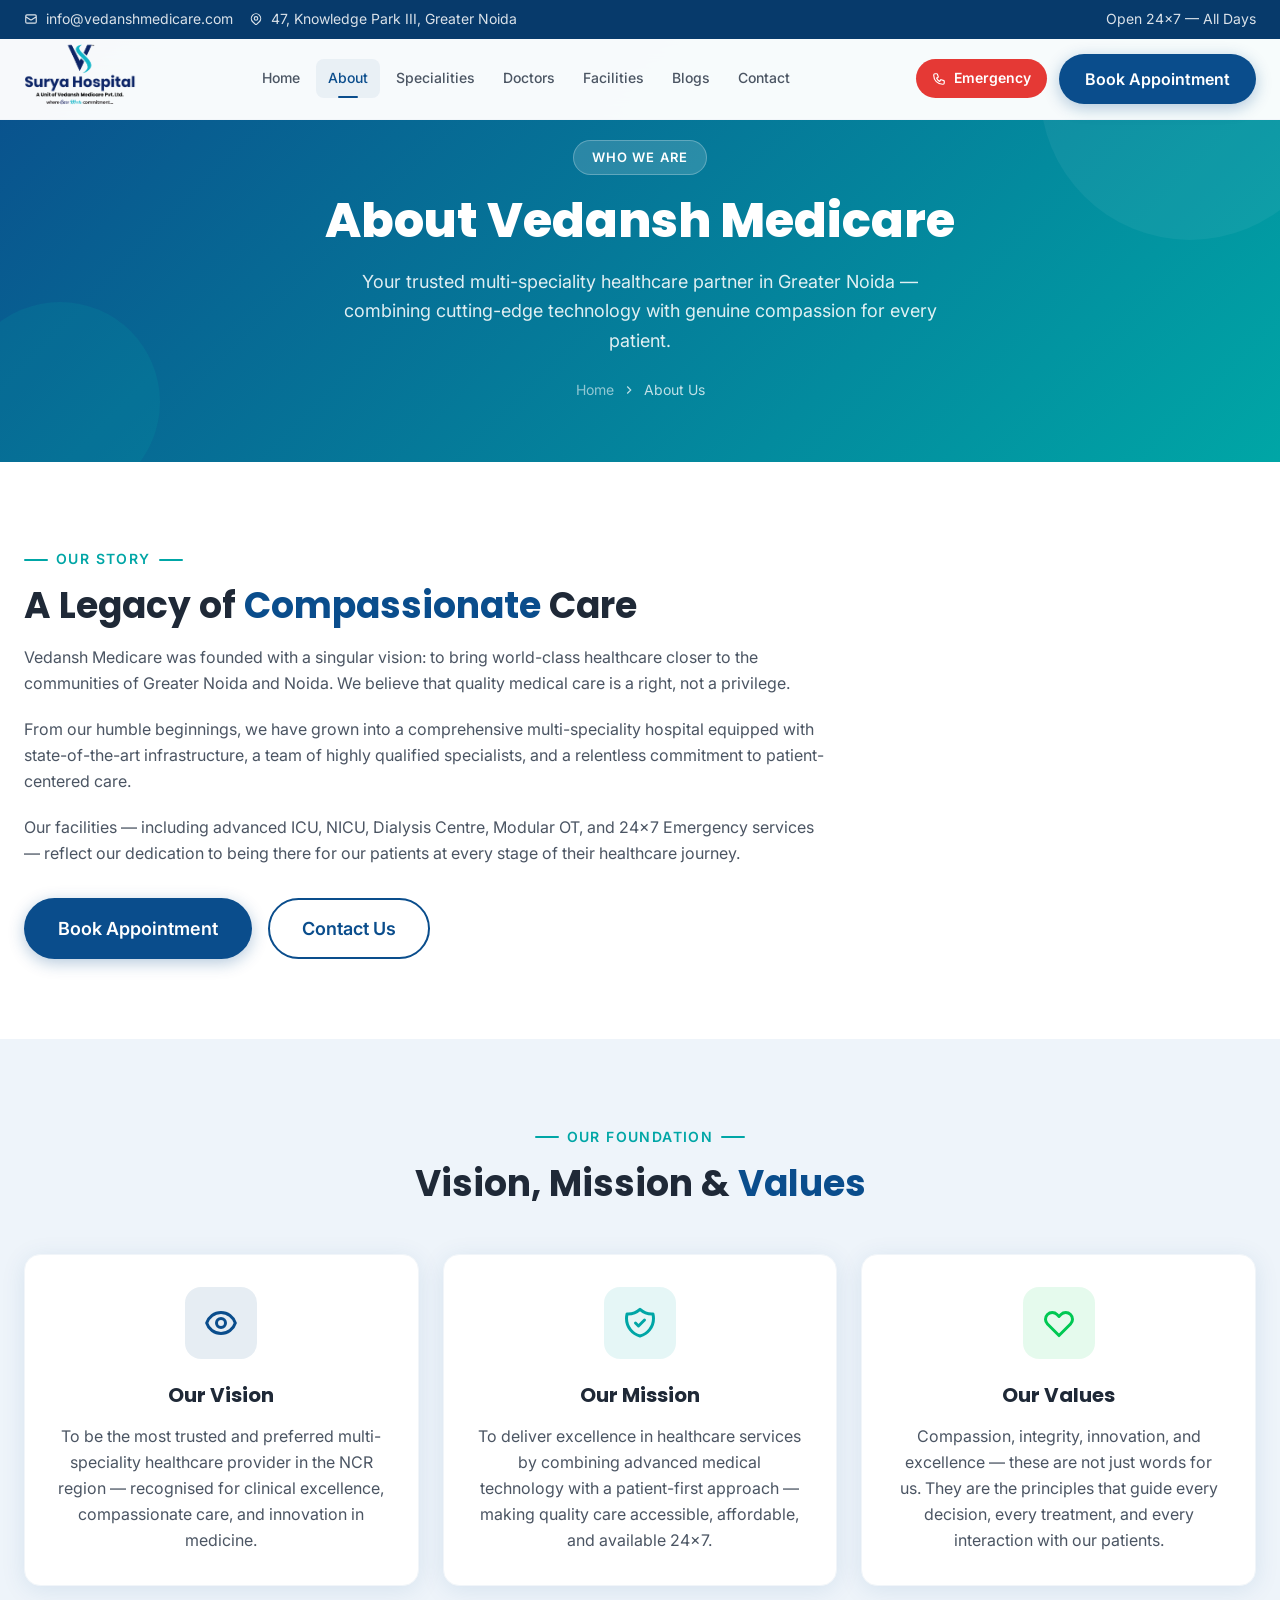
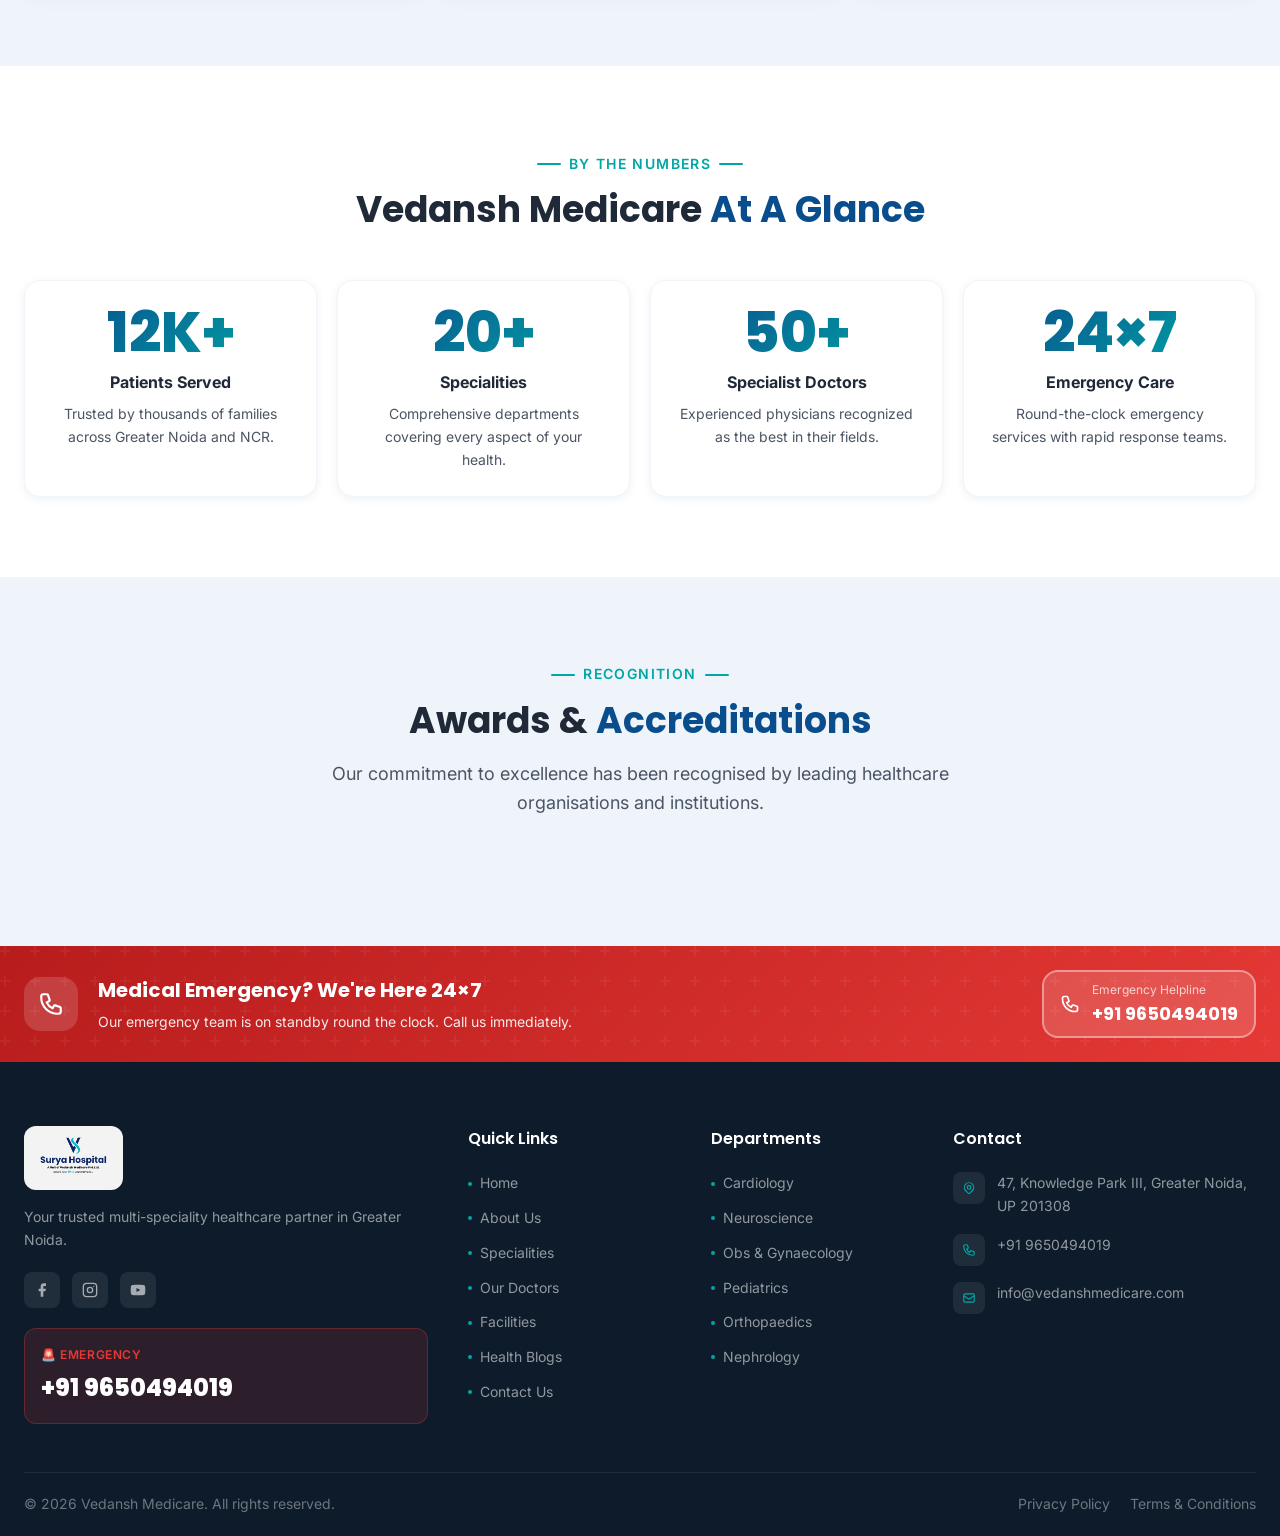
==== commit 5fb5dc36: "Trying to fix issues" ====
--- a/frontend/about.html
+++ b/frontend/about.html
@@ -70,40 +70,8 @@
 
     /* Story Section */
     .story-grid {
-      display: grid;
-      grid-template-columns: 1fr 1fr;
-      gap: var(--space-16);
-      align-items: center;
-    }
-    .story-image {
-      background: var(--gradient-primary);
-      border-radius: var(--radius-2xl);
-      min-height: 440px;
-      display: flex; align-items: center; justify-content: center;
-      position: relative; overflow: hidden;
-    }
-    .story-image::before {
-      content: '';
-      position: absolute; top: -40px; right: -40px;
-      width: 160px; height: 160px;
-      background: rgba(255,255,255,0.06); border-radius: 50%;
-    }
-    .story-image svg { width: 120px; height: 120px; opacity: 0.25; }
-    .story-badge {
-      position: absolute; bottom: 24px; left: 24px;
-      background: #fff; border-radius: var(--radius-xl);
-      padding: 16px 20px; box-shadow: var(--shadow-lg);
-      display: flex; align-items: center; gap: 12px;
-    }
-    .story-badge-icon {
-      width: 44px; height: 44px;
-      background: var(--gradient-primary);
-      border-radius: var(--radius-lg);
-      display: flex; align-items: center; justify-content: center;
-    }
-    .story-badge-icon svg { width: 22px; height: 22px; }
-    .story-badge-num { font-family: var(--font-heading); font-size: var(--text-2xl); font-weight: var(--font-extrabold); color: var(--color-primary); }
-    .story-badge-text { font-size: var(--text-xs); color: var(--color-text-muted); text-transform: uppercase; letter-spacing: 0.05em; }
+      max-width: 800px;
+    }
 
     /* Vision Mission */
     .vm-grid {
@@ -195,7 +163,6 @@
     .award-desc  { font-size: var(--text-sm); color: var(--color-text-secondary); line-height: var(--leading-relaxed); }
 
     @media (max-width: 1024px) {
-      .story-grid { grid-template-columns: 1fr; }
       .vm-grid    { grid-template-columns: 1fr; }
       .values-grid { grid-template-columns: repeat(2, 1fr); }
       .awards-grid { grid-template-columns: repeat(2, 1fr); }
@@ -321,18 +288,6 @@
         </div>
       </div>
 
-      <div class="story-image" data-animate="fade-left">
-        <svg xmlns="http://www.w3.org/2000/svg" fill="none" viewBox="0 0 24 24" stroke="white" stroke-width="1"><path stroke-linecap="round" stroke-linejoin="round" d="M4.318 6.318a4.5 4.5 0 000 6.364L12 20.364l7.682-7.682a4.5 4.5 0 00-6.364-6.364L12 7.636l-1.318-1.318a4.5 4.5 0 00-6.364 0z"/></svg>
-        <div class="story-badge">
-          <div class="story-badge-icon">
-            <svg xmlns="http://www.w3.org/2000/svg" fill="none" viewBox="0 0 24 24" stroke="white" stroke-width="2"><path stroke-linecap="round" stroke-linejoin="round" d="M17 20h5v-2a3 3 0 00-5.356-1.857M17 20H7m10 0v-2c0-.656-.126-1.283-.356-1.857M7 20H2v-2a3 3 0 015.356-1.857M7 20v-2c0-.656.126-1.283.356-1.857m0 0a5.002 5.002 0 019.288 0M15 7a3 3 0 11-6 0 3 3 0 016 0z"/></svg>
-          </div>
-          <div>
-            <div class="story-badge-num">12,000+</div>
-            <div class="story-badge-text">Patients Served</div>
-          </div>
-        </div>
-      </div>
     </div>
   </div>
 </section>
@@ -516,8 +471,7 @@
 <script src="/js/crypto.js"></script>
 <script>
 (function() {
-  var API_BASE = (window.APP_CONFIG && window.APP_CONFIG.API_BASE_URL) || 'http://localhost:8000';
-  var API_KEY  = (window.APP_CONFIG && window.APP_CONFIG.PUBLIC_API_KEY) || '';
+  var API_BASE = (window.APP_CONFIG && window.APP_CONFIG.API_BASE_URL) || 'https://surya-hospital-website.onrender.com';
   var _pt = '';
   function resolveURL(url) {
     if (!url) return '';
@@ -532,9 +486,11 @@
     return _pt;
   }
   async function apiFetch(path) {
+    if (window.__configReady) await window.__configReady;
     var token = await getToken();
+    var apiKey = (window.APP_CONFIG && window.APP_CONFIG.PUBLIC_API_KEY) || '';
     var h = { 'Content-Type': 'application/json' };
-    if (API_KEY) h['X-API-Key'] = API_KEY;
+    if (apiKey) h['X-API-Key'] = apiKey;
     if (token) h['X-Page-Token'] = token;
     return fetch(API_BASE + path, { headers: h });
   }
@@ -547,11 +503,16 @@
     try {
       var res = await apiFetch('/api/site-config');
       var cfg = await res.json();
-      var images = (cfg && cfg.award_images) || [];
-      if (!images.length) { marquee.style.display = 'none'; return; }
-      // Duplicate for seamless loop
-      var html = images.map(function(src) { return '<img src="' + src + '" alt="Award" onerror="this.style.display=\'none\'" />'; }).join('');
-      marquee.innerHTML = '<div class="award-marquee-track">' + html + html + '</div>';
+      var images = ((cfg && cfg.award_images) || []).filter(function(src) { return src && src.trim(); });
+      if (!images.length) { marquee.style.display = 'none'; marquee.innerHTML = ''; return; }
+      var html = images.map(function(src) {
+        return '<img src="' + resolveURL(src) + '" alt="Award" onerror="this.remove();if(!this.parentElement||!this.parentElement.querySelector(\'img\'))document.getElementById(\'award-marquee\').style.display=\'none\';" />';
+      }).join('');
+      if (images.length === 1) {
+        marquee.innerHTML = '<div style="display:flex;justify-content:center;">' + html + '</div>';
+      } else {
+        marquee.innerHTML = '<div class="award-marquee-track">' + html + html + '</div>';
+      }
       marquee.style.display = '';
     } catch(e) { marquee.style.display = 'none'; }
   }
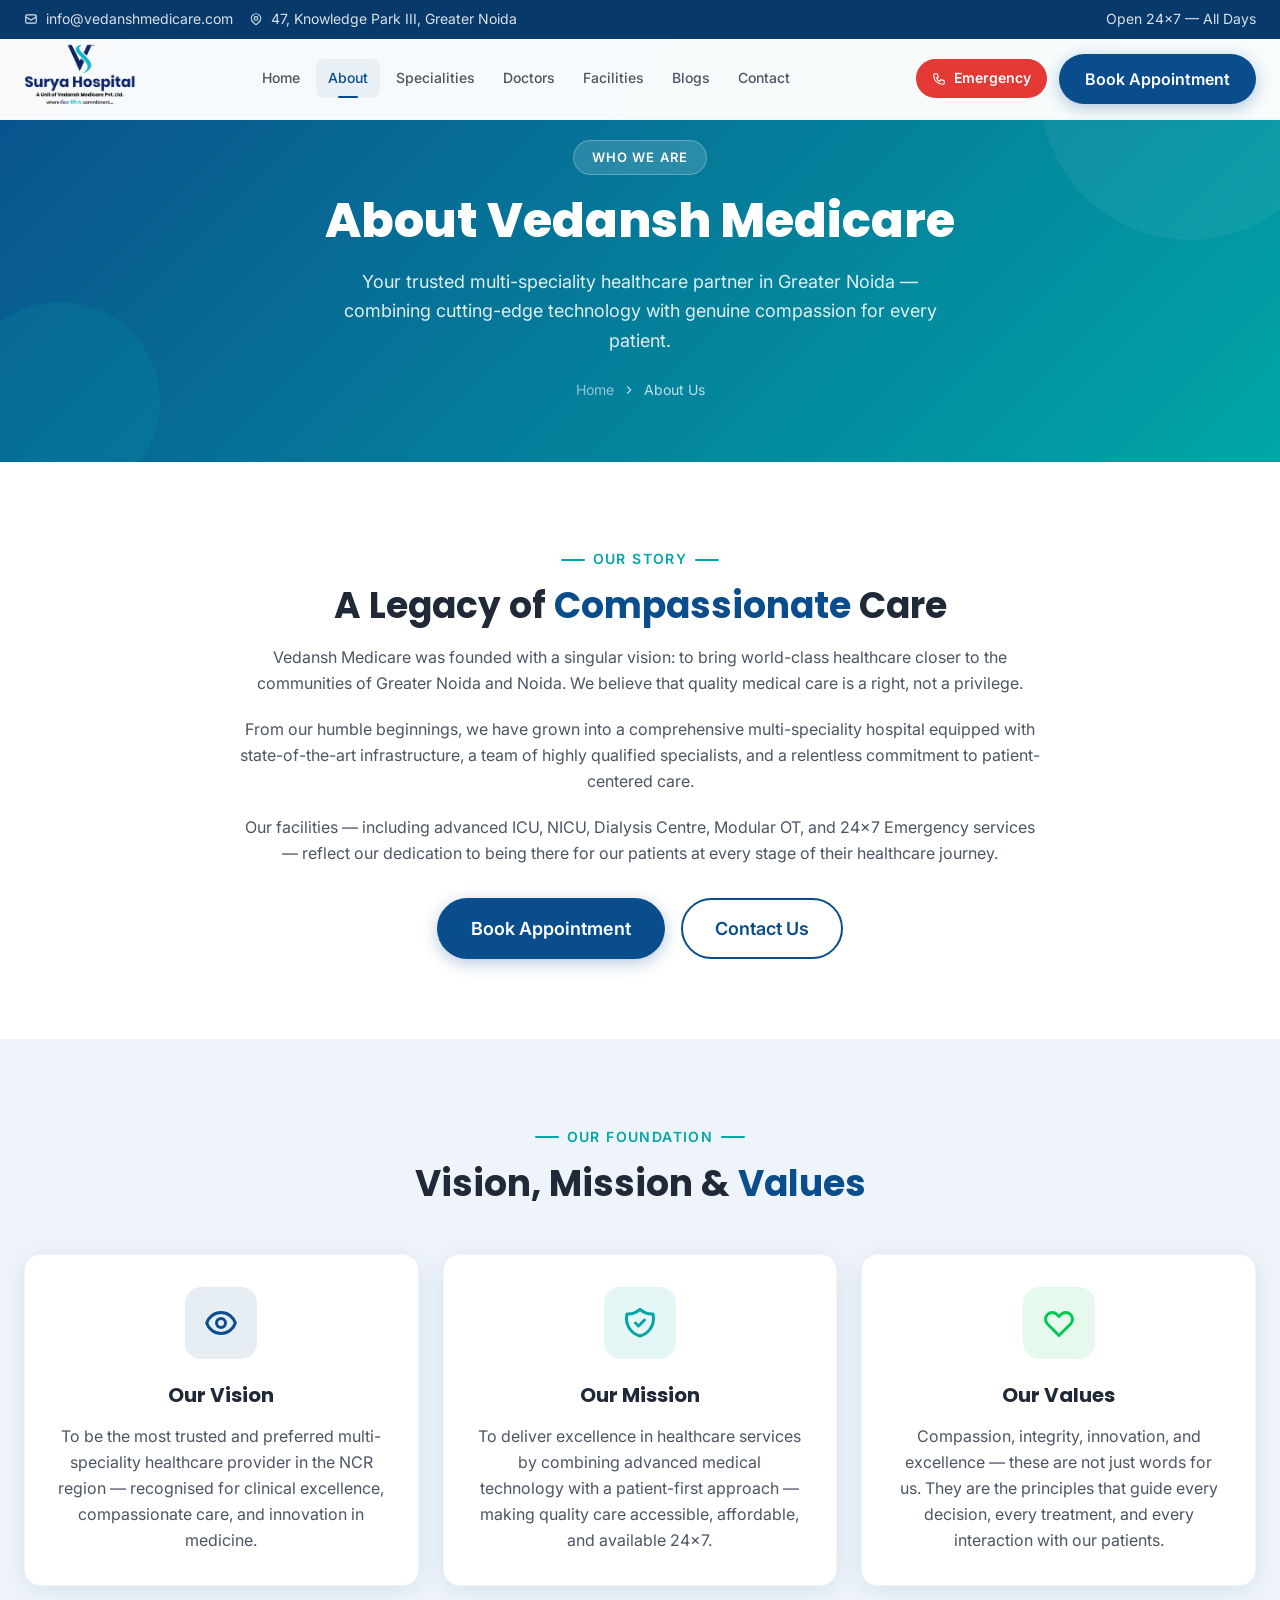
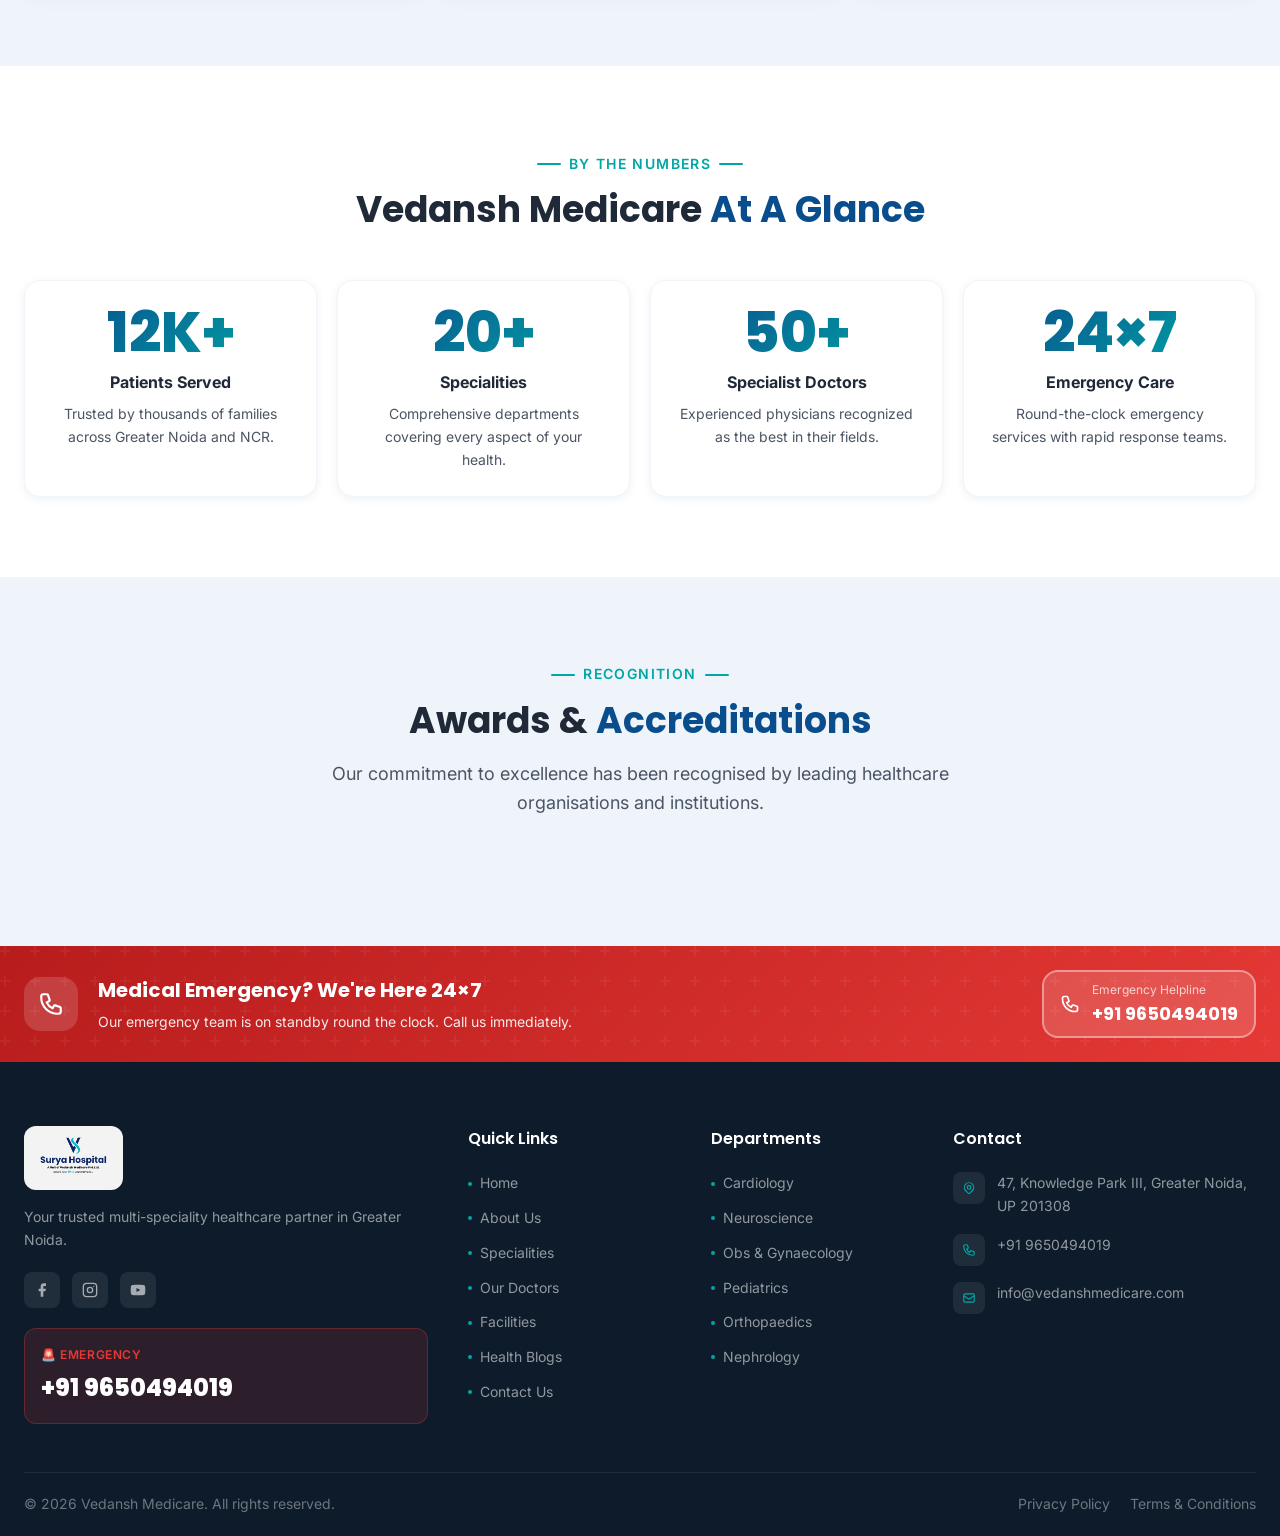
==== commit cfea056f: "Media preview fix" ====
--- a/frontend/about.html
+++ b/frontend/about.html
@@ -71,6 +71,8 @@
     /* Story Section */
     .story-grid {
       max-width: 800px;
+      margin: 0 auto;
+      text-align: center;
     }
 
     /* Vision Mission */
@@ -270,9 +272,9 @@
 <section class="section-padding bg-white">
   <div class="container">
     <div class="story-grid">
-      <div data-animate="fade-right">
-        <span class="section-label" style="justify-content:flex-start;">Our Story</span>
-        <h2 class="section-title" style="text-align:left;">A Legacy of <span>Compassionate</span> Care</h2>
+      <div data-animate="fade-up">
+        <span class="section-label">Our Story</span>
+        <h2 class="section-title">A Legacy of <span>Compassionate</span> Care</h2>
         <p style="color:var(--color-text-secondary);line-height:var(--leading-relaxed);margin-bottom:var(--space-5);">
           Vedansh Medicare was founded with a singular vision: to bring world-class healthcare closer to the communities of Greater Noida and Noida. We believe that quality medical care is a right, not a privilege.
         </p>
@@ -282,7 +284,7 @@
         <p style="color:var(--color-text-secondary);line-height:var(--leading-relaxed);margin-bottom:var(--space-8);">
           Our facilities — including advanced ICU, NICU, Dialysis Centre, Modular OT, and 24×7 Emergency services — reflect our dedication to being there for our patients at every stage of their healthcare journey.
         </p>
-        <div style="display:flex;gap:var(--space-4);flex-wrap:wrap;">
+        <div style="display:flex;gap:var(--space-4);flex-wrap:wrap;justify-content:center;">
           <a href="index.html#appointment" class="btn btn-primary btn-lg">Book Appointment</a>
           <a href="contact.html" class="btn btn-outline btn-lg">Contact Us</a>
         </div>
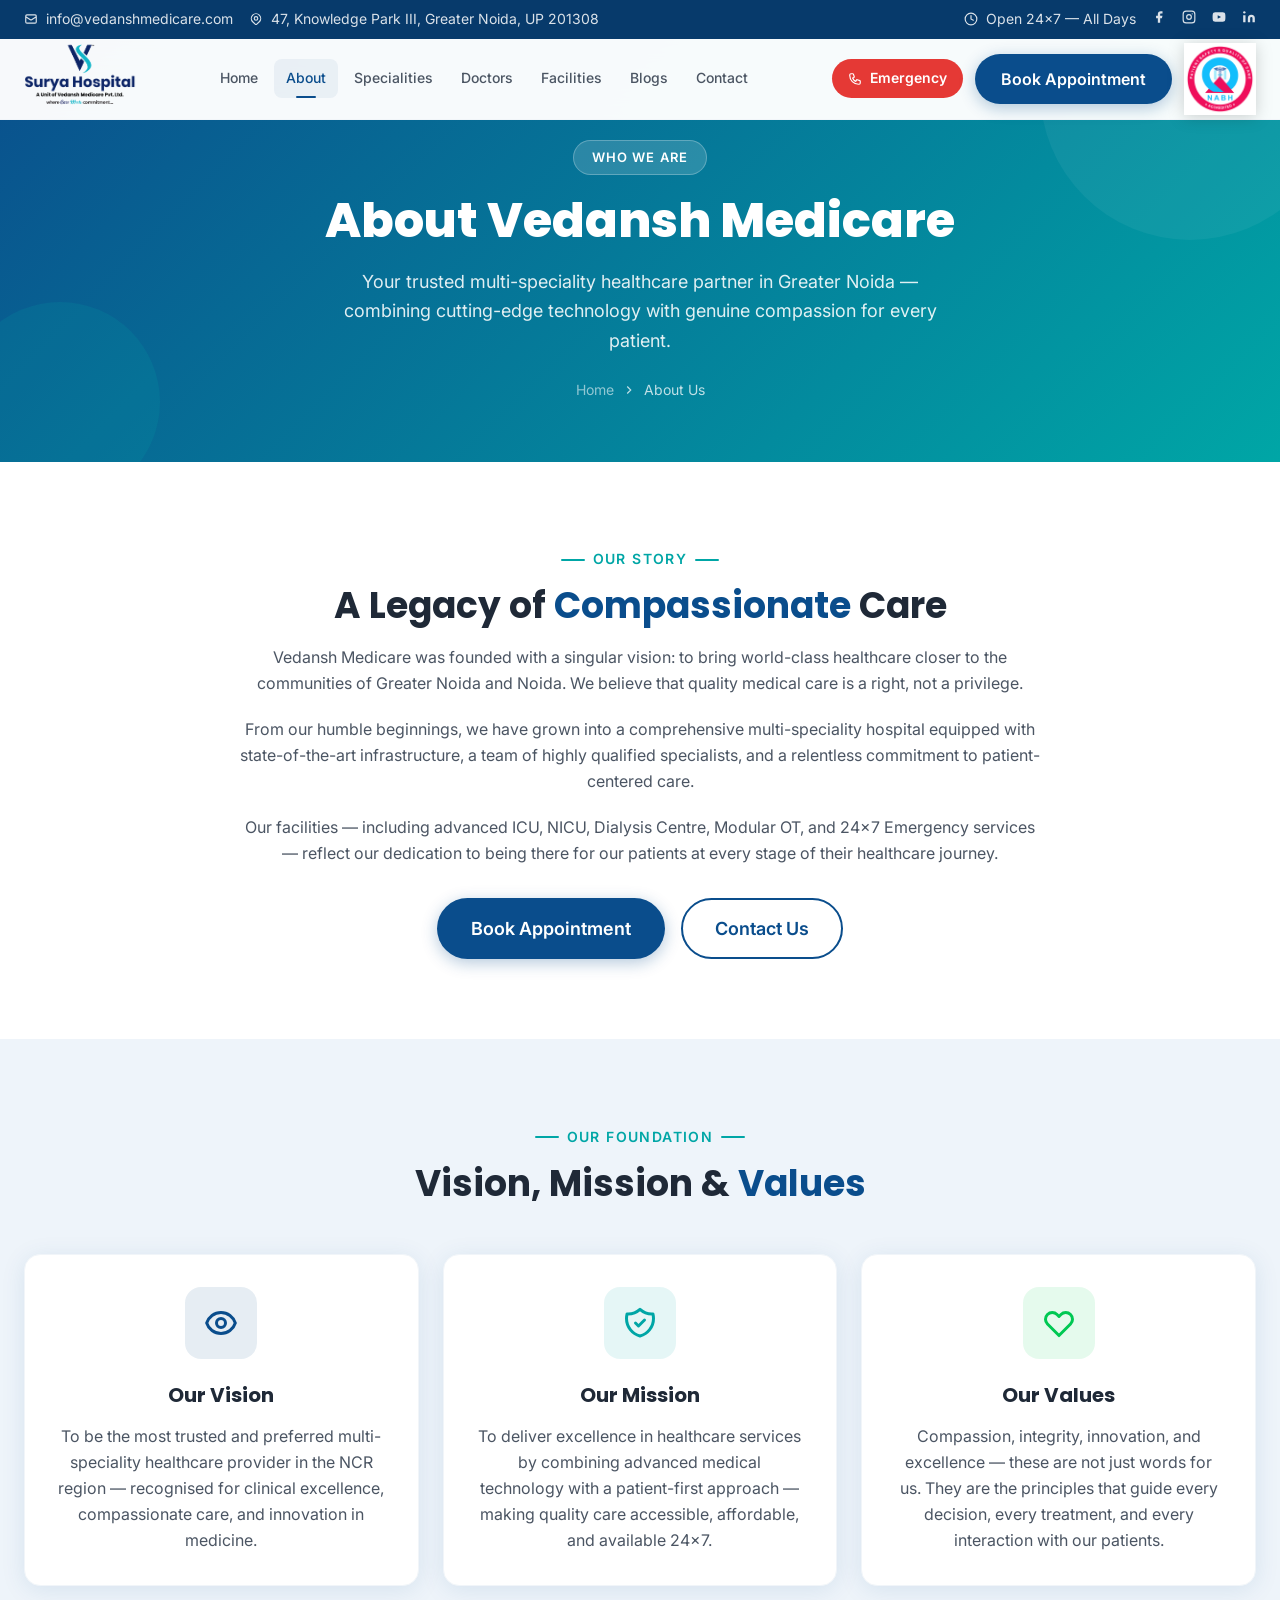
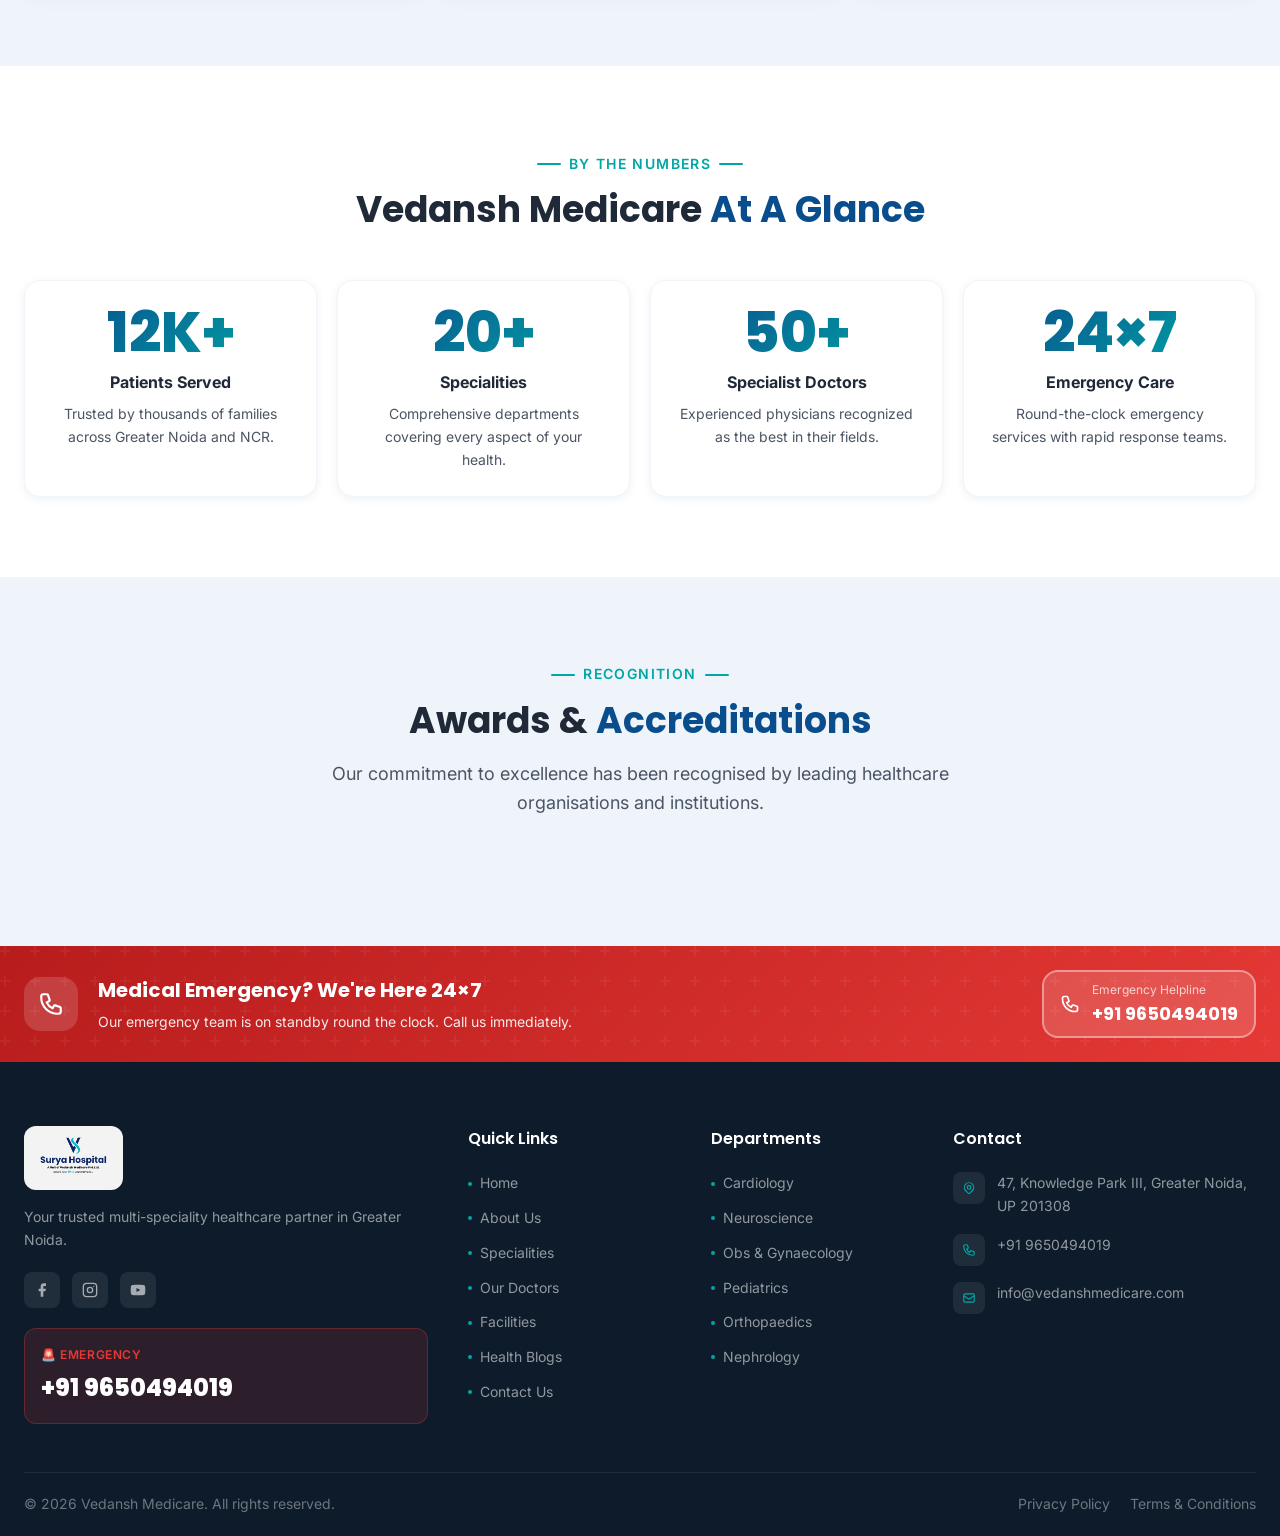
==== commit c6e676e0: "nav bar fix" ====
--- a/frontend/about.html
+++ b/frontend/about.html
@@ -137,7 +137,7 @@
     .award-marquee-track { display: flex; gap: var(--space-6); animation: award-scroll 30s linear infinite; width: max-content; }
     .award-marquee-track:hover { animation-play-state: paused; }
     .award-marquee-track img { height: 100px; border-radius: var(--radius-lg); object-fit: contain; flex-shrink: 0; }
-    @keyframes award-scroll { 0% { transform: translateX(0); } 100% { transform: translateX(-50%); } }
+    @keyframes award-scroll { 0% { transform: translateX(0); } 100% { transform: translateX(-100%); } }
 
     /* Awards */
     .awards-grid {
@@ -181,75 +181,20 @@
 
 <!-- HEADER (shared) -->
 <header id="site-header">
-  <div class="header-top">
-    <div class="container">
-      <div class="header-top-left">
-        <a href="mailto:info@vedanshmedicare.com" class="header-top-item">
-          <svg xmlns="http://www.w3.org/2000/svg" fill="none" viewBox="0 0 24 24" stroke="currentColor" stroke-width="2" width="14" height="14"><path stroke-linecap="round" stroke-linejoin="round" d="M3 8l7.89 5.26a2 2 0 002.22 0L21 8M5 19h14a2 2 0 002-2V7a2 2 0 00-2-2H5a2 2 0 00-2 2v10a2 2 0 002 2z"/></svg>
-          info@vedanshmedicare.com
-        </a>
-        <span class="header-top-item">
-          <svg xmlns="http://www.w3.org/2000/svg" fill="none" viewBox="0 0 24 24" stroke="currentColor" stroke-width="2" width="14" height="14"><path stroke-linecap="round" stroke-linejoin="round" d="M17.657 16.657L13.414 20.9a1.998 1.998 0 01-2.827 0l-4.244-4.243a8 8 0 1111.314 0z"/><path stroke-linecap="round" stroke-linejoin="round" d="M15 11a3 3 0 11-6 0 3 3 0 016 0z"/></svg>
-          47, Knowledge Park III, Greater Noida
-        </span>
-      </div>
-      <div class="header-top-right">
-        <span class="header-top-item">Open 24×7 — All Days</span>
-      </div>
-    </div>
-  </div>
-  <div class="header-main">
-    <div class="container">
-      <a href="index.html" class="site-logo">
-        <img src="images/logo.png" alt="Vedansh Medicare" class="site-logo-img" />
-      </a>
-      <nav class="site-nav">
-        <a href="index.html"        class="nav-link">Home</a>
-        <a href="about.html"        class="nav-link active">About</a>
-        <a href="specialities.html" class="nav-link">Specialities</a>
-        <a href="doctors.html"      class="nav-link">Doctors</a>
-        <a href="facilities.html"   class="nav-link">Facilities</a>
-        <a href="blogs.html"        class="nav-link">Blogs</a>
-        <a href="contact.html"      class="nav-link">Contact</a>
-      </nav>
-      <div class="header-actions">
-        <a href="tel:+919650494019" class="emergency-pill">
-          <svg xmlns="http://www.w3.org/2000/svg" fill="none" viewBox="0 0 24 24" stroke="currentColor" stroke-width="2"><path stroke-linecap="round" stroke-linejoin="round" d="M3 5a2 2 0 012-2h3.28a1 1 0 01.948.684l1.498 4.493a1 1 0 01-.502 1.21l-2.257 1.13a11.042 11.042 0 005.516 5.516l1.13-2.257a1 1 0 011.21-.502l4.493 1.498a1 1 0 01.684.949V19a2 2 0 01-2 2h-1C9.716 21 3 14.284 3 6V5z"/></svg>
-          Emergency
-        </a>
-        <a href="index.html#appointment" class="btn btn-primary">Book Appointment</a>
-        <button class="hamburger" id="hamburger-btn" aria-label="Open menu" aria-expanded="false">
-          <span></span><span></span><span></span>
-        </button>
-      </div>
-    </div>
-  </div>
+  <div class="header-top"><div class="container"><div class="header-top-left"><a href="mailto:info@vedanshmedicare.com" class="header-top-item"><svg xmlns="http://www.w3.org/2000/svg" fill="none" viewBox="0 0 24 24" stroke="currentColor" stroke-width="2" width="14" height="14"><path stroke-linecap="round" stroke-linejoin="round" d="M3 8l7.89 5.26a2 2 0 002.22 0L21 8M5 19h14a2 2 0 002-2V7a2 2 0 00-2-2H5a2 2 0 00-2 2v10a2 2 0 002 2z"/></svg>info@vedanshmedicare.com</a><a href="https://maps.google.com/?q=47+Knowledge+Park+III,+Greater+Noida,+Uttar+Pradesh+201308" target="_blank" rel="noopener" class="header-top-item header-top-link"><svg xmlns="http://www.w3.org/2000/svg" fill="none" viewBox="0 0 24 24" stroke="currentColor" stroke-width="2" width="14" height="14"><path stroke-linecap="round" stroke-linejoin="round" d="M17.657 16.657L13.414 20.9a1.998 1.998 0 01-2.827 0l-4.244-4.243a8 8 0 1111.314 0z"/><path stroke-linecap="round" stroke-linejoin="round" d="M15 11a3 3 0 11-6 0 3 3 0 016 0z"/></svg>47, Knowledge Park III, Greater Noida, UP 201308</a></div><div class="header-top-right"><span class="header-top-item"><svg xmlns="http://www.w3.org/2000/svg" fill="none" viewBox="0 0 24 24" stroke="currentColor" stroke-width="2" width="14" height="14"><circle cx="12" cy="12" r="10"/><path stroke-linecap="round" stroke-linejoin="round" d="M12 6v6l4 2"/></svg>Open 24×7 — All Days</span><a href="https://www.facebook.com/share/1E7JpwSsVk/?mibextid=wwXIfr" target="_blank" rel="noopener" aria-label="Facebook"><svg xmlns="http://www.w3.org/2000/svg" width="14" height="14" viewBox="0 0 24 24" fill="currentColor"><path d="M18 2h-3a5 5 0 00-5 5v3H7v4h3v8h4v-8h3l1-4h-4V7a1 1 0 011-1h3z"/></svg></a><a href="https://www.instagram.com/suryahospital_?igsh=MXFpNWg0MnI4MzdrYg==" target="_blank" rel="noopener" aria-label="Instagram"><svg xmlns="http://www.w3.org/2000/svg" width="14" height="14" viewBox="0 0 24 24" fill="none" stroke="currentColor" stroke-width="2"><rect x="2" y="2" width="20" height="20" rx="5" ry="5"/><circle cx="12" cy="12" r="4"/><circle cx="17.5" cy="6.5" r="1" fill="currentColor" stroke="none"/></svg></a><a href="https://youtube.com/@vedanshmedicare?si=hkVIFblHaUHSqCaW" target="_blank" rel="noopener" aria-label="YouTube"><svg xmlns="http://www.w3.org/2000/svg" width="14" height="14" viewBox="0 0 24 24" fill="currentColor"><path d="M22.54 6.42a2.78 2.78 0 00-1.95-1.96C18.88 4 12 4 12 4s-6.88 0-8.59.46a2.78 2.78 0 00-1.95 1.96A29 29 0 001 12a29 29 0 00.46 5.58a2.78 2.78 0 001.95 1.96C5.12 20 12 20 12 20s6.88 0 8.59-.46a2.78 2.78 0 001.95-1.96A29 29 0 0023 12a29 29 0 00-.46-5.58zM9.75 15.02V8.98L15.5 12l-5.75 3.02z"/></svg></a><a href="https://linkedin.com/company/vedanshmedicare" target="_blank" rel="noopener" aria-label="LinkedIn"><svg xmlns="http://www.w3.org/2000/svg" width="14" height="14" viewBox="0 0 24 24" fill="currentColor"><path d="M16 8a6 6 0 016 6v7h-4v-7a2 2 0 00-2-2 2 2 0 00-2 2v7h-4v-7a6 6 0 016-6zM2 9h4v12H2z"/><circle cx="4" cy="4" r="2"/></svg></a></div></div></div>
+  <div class="header-main"><div class="container">
+    <a href="index.html" class="site-logo"><img src="images/logo.png" alt="Vedansh Medicare" class="site-logo-img" /></a>
+    <nav class="site-nav"><a href="index.html" class="nav-link">Home</a><a href="about.html" class="nav-link active">About</a><a href="specialities.html" class="nav-link">Specialities</a><a href="doctors.html" class="nav-link">Doctors</a><a href="facilities.html" class="nav-link">Facilities</a><a href="blogs.html" class="nav-link">Blogs</a><a href="contact.html" class="nav-link">Contact</a></nav>
+    <div class="header-actions"><a href="tel:+919650494019" class="emergency-pill"><svg xmlns="http://www.w3.org/2000/svg" fill="none" viewBox="0 0 24 24" stroke="currentColor" stroke-width="2"><path stroke-linecap="round" stroke-linejoin="round" d="M3 5a2 2 0 012-2h3.28a1 1 0 01.948.684l1.498 4.493a1 1 0 01-.502 1.21l-2.257 1.13a11.042 11.042 0 005.516 5.516l1.13-2.257a1 1 0 011.21-.502l4.493 1.498a1 1 0 01.684.949V19a2 2 0 01-2 2h-1C9.716 21 3 14.284 3 6V5z"/></svg>Emergency</a><a href="index.html#appointment" class="btn btn-primary">Book Appointment</a><img src="assets /nabh-logo-png_seeklogo-398755.png" alt="NABH Accredited" class="nabh-badge" title="NABH Accredited Hospital" /><button class="hamburger" id="hamburger-btn" aria-label="Open menu" aria-expanded="false"><span></span><span></span><span></span></button></div>
+  </div></div>
 </header>
 
 <!-- Mobile Nav -->
-<div class="mobile-nav" id="mobile-nav">
-  <div class="mobile-nav-panel">
-    <div class="mobile-nav-header">
-      <img src="images/logo.png" alt="Vedansh Medicare" class="site-logo-img-sm" />
-      <button id="mobile-nav-close" aria-label="Close">
-        <svg xmlns="http://www.w3.org/2000/svg" fill="none" viewBox="0 0 24 24" stroke="currentColor" stroke-width="2" width="24" height="24"><path stroke-linecap="round" stroke-linejoin="round" d="M6 18L18 6M6 6l12 12"/></svg>
-      </button>
-    </div>
-    <nav class="mobile-nav-links">
-      <a href="index.html"        class="mobile-nav-link">Home</a>
-      <a href="about.html"        class="mobile-nav-link active">About</a>
-      <a href="specialities.html" class="mobile-nav-link">Specialities</a>
-      <a href="doctors.html"      class="mobile-nav-link">Doctors</a>
-      <a href="facilities.html"   class="mobile-nav-link">Facilities</a>
-      <a href="blogs.html"        class="mobile-nav-link">Blogs</a>
-      <a href="contact.html"      class="mobile-nav-link">Contact</a>
-    </nav>
-    <div class="mobile-nav-footer">
-      <a href="tel:+919650494019" class="btn btn-emergency w-full" style="justify-content:center;">Emergency: +91 9650494019</a>
-      <a href="index.html#appointment" class="btn btn-primary w-full" style="justify-content:center;">Book Appointment</a>
-    </div>
-  </div>
-</div>
+<div class="mobile-nav" id="mobile-nav"><div class="mobile-nav-panel">
+  <div class="mobile-nav-header"><a href="index.html" class="site-logo"><img src="images/logo.png" alt="Vedansh Medicare" class="site-logo-img" /></a><button id="mobile-nav-close" aria-label="Close"><svg xmlns="http://www.w3.org/2000/svg" fill="none" viewBox="0 0 24 24" stroke="currentColor" stroke-width="2" width="24" height="24"><path stroke-linecap="round" stroke-linejoin="round" d="M6 18L18 6M6 6l12 12"/></svg></button></div>
+  <nav class="mobile-nav-links"><a href="index.html" class="mobile-nav-link"><svg xmlns="http://www.w3.org/2000/svg" fill="none" viewBox="0 0 24 24" stroke="currentColor" stroke-width="2" width="18" height="18"><path stroke-linecap="round" stroke-linejoin="round" d="M3 9l9-7 9 7v11a2 2 0 01-2 2H5a2 2 0 01-2-2z"/><polyline points="9 22 9 12 15 12 15 22"/></svg> Home</a><a href="about.html" class="mobile-nav-link active"><svg xmlns="http://www.w3.org/2000/svg" fill="none" viewBox="0 0 24 24" stroke="currentColor" stroke-width="2" width="18" height="18"><path stroke-linecap="round" stroke-linejoin="round" d="M19 21V5a2 2 0 00-2-2H7a2 2 0 00-2 2v16m14 0h2m-2 0h-5m-9 0H3m2 0h5M9 7h1m-1 4h1m4-4h1m-1 4h1m-5 10v-5a1 1 0 011-1h2a1 1 0 011 1v5m-4 0h4"/></svg> About</a><a href="specialities.html" class="mobile-nav-link"><svg xmlns="http://www.w3.org/2000/svg" fill="none" viewBox="0 0 24 24" stroke="currentColor" stroke-width="2" width="18" height="18"><path stroke-linecap="round" stroke-linejoin="round" d="M9 5H7a2 2 0 00-2 2v12a2 2 0 002 2h10a2 2 0 002-2V7a2 2 0 00-2-2h-2M9 5a2 2 0 002 2h2a2 2 0 002-2M9 5a2 2 0 012-2h2a2 2 0 012 2"/></svg> Specialities</a><a href="doctors.html" class="mobile-nav-link"><svg xmlns="http://www.w3.org/2000/svg" fill="none" viewBox="0 0 24 24" stroke="currentColor" stroke-width="2" width="18" height="18"><path stroke-linecap="round" stroke-linejoin="round" d="M16 7a4 4 0 11-8 0 4 4 0 018 0zM12 14a7 7 0 00-7 7h14a7 7 0 00-7-7z"/></svg> Doctors</a><a href="facilities.html" class="mobile-nav-link"><svg xmlns="http://www.w3.org/2000/svg" fill="none" viewBox="0 0 24 24" stroke="currentColor" stroke-width="2" width="18" height="18"><path stroke-linecap="round" stroke-linejoin="round" d="M4.318 6.318a4.5 4.5 0 000 6.364L12 20.364l7.682-7.682a4.5 4.5 0 00-6.364-6.364L12 7.636l-1.318-1.318a4.5 4.5 0 00-6.364 0z"/></svg> Facilities</a><a href="blogs.html" class="mobile-nav-link"><svg xmlns="http://www.w3.org/2000/svg" fill="none" viewBox="0 0 24 24" stroke="currentColor" stroke-width="2" width="18" height="18"><path stroke-linecap="round" stroke-linejoin="round" d="M12 6.253v13m0-13C10.832 5.477 9.246 5 7.5 5S4.168 5.477 3 6.253v13C4.168 18.477 5.754 18 7.5 18s3.332.477 4.5 1.253m0-13C13.168 5.477 14.754 5 16.5 5c1.747 0 3.332.477 4.5 1.253v13C19.832 18.477 18.247 18 16.5 18c-1.746 0-3.332.477-4.5 1.253"/></svg> Blogs</a><a href="contact.html" class="mobile-nav-link"><svg xmlns="http://www.w3.org/2000/svg" fill="none" viewBox="0 0 24 24" stroke="currentColor" stroke-width="2" width="18" height="18"><path stroke-linecap="round" stroke-linejoin="round" d="M3 5a2 2 0 012-2h3.28a1 1 0 01.948.684l1.498 4.493a1 1 0 01-.502 1.21l-2.257 1.13a11.042 11.042 0 005.516 5.516l1.13-2.257a1 1 0 011.21-.502l4.493 1.498a1 1 0 01.684.949V19a2 2 0 01-2 2h-1C9.716 21 3 14.284 3 6V5z"/></svg> Contact</a></nav>
+  <div class="mobile-nav-footer"><a href="tel:+919650494019" class="btn btn-emergency w-full" style="justify-content:center;"><svg xmlns="http://www.w3.org/2000/svg" fill="none" viewBox="0 0 24 24" stroke="currentColor" stroke-width="2"><path stroke-linecap="round" stroke-linejoin="round" d="M3 5a2 2 0 012-2h3.28a1 1 0 01.948.684l1.498 4.493a1 1 0 01-.502 1.21l-2.257 1.13a11.042 11.042 0 005.516 5.516l1.13-2.257a1 1 0 011.21-.502l4.493 1.498a1 1 0 01.684.949V19a2 2 0 01-2 2h-1C9.716 21 3 14.284 3 6V5z"/></svg> Emergency: +91 9650494019</a><a href="index.html#appointment" class="btn btn-primary w-full" style="justify-content:center;">Book Appointment</a></div>
+</div></div>
 
 <main>
 <!-- PAGE HERO -->
@@ -510,11 +455,7 @@
       var html = images.map(function(src) {
         return '<img src="' + resolveURL(src) + '" alt="Award" onerror="this.remove();if(!this.parentElement||!this.parentElement.querySelector(\'img\'))document.getElementById(\'award-marquee\').style.display=\'none\';" />';
       }).join('');
-      if (images.length === 1) {
-        marquee.innerHTML = '<div style="display:flex;justify-content:center;">' + html + '</div>';
-      } else {
-        marquee.innerHTML = '<div class="award-marquee-track">' + html + html + '</div>';
-      }
+      marquee.innerHTML = '<div class="award-marquee-track">' + html + '</div>';
       marquee.style.display = '';
     } catch(e) { marquee.style.display = 'none'; }
   }
--- a/frontend/css/main.css
+++ b/frontend/css/main.css
@@ -1077,7 +1077,7 @@
 .offers-marquee-sep  { opacity: 0.6; }
 @keyframes marquee-scroll {
   from { transform: translateX(0); }
-  to   { transform: translateX(-50%); }
+  to   { transform: translateX(-100%); }
 }
 
 /* Hero Image Panel */
@@ -1822,7 +1822,7 @@
 
 @keyframes scroll-marquee {
   from { transform: translateX(0); }
-  to   { transform: translateX(-50%); }
+  to   { transform: translateX(-100%); }
 }
 
 .partner-logo {
@@ -2610,6 +2610,7 @@
 }
 
 @media (max-width: 768px) {
+  #hero                  { min-height: auto; }
   .site-logo-img { height: 58px; }
   .container             { padding: 0 var(--space-4); }
   .section-title         { font-size: var(--text-3xl); }
